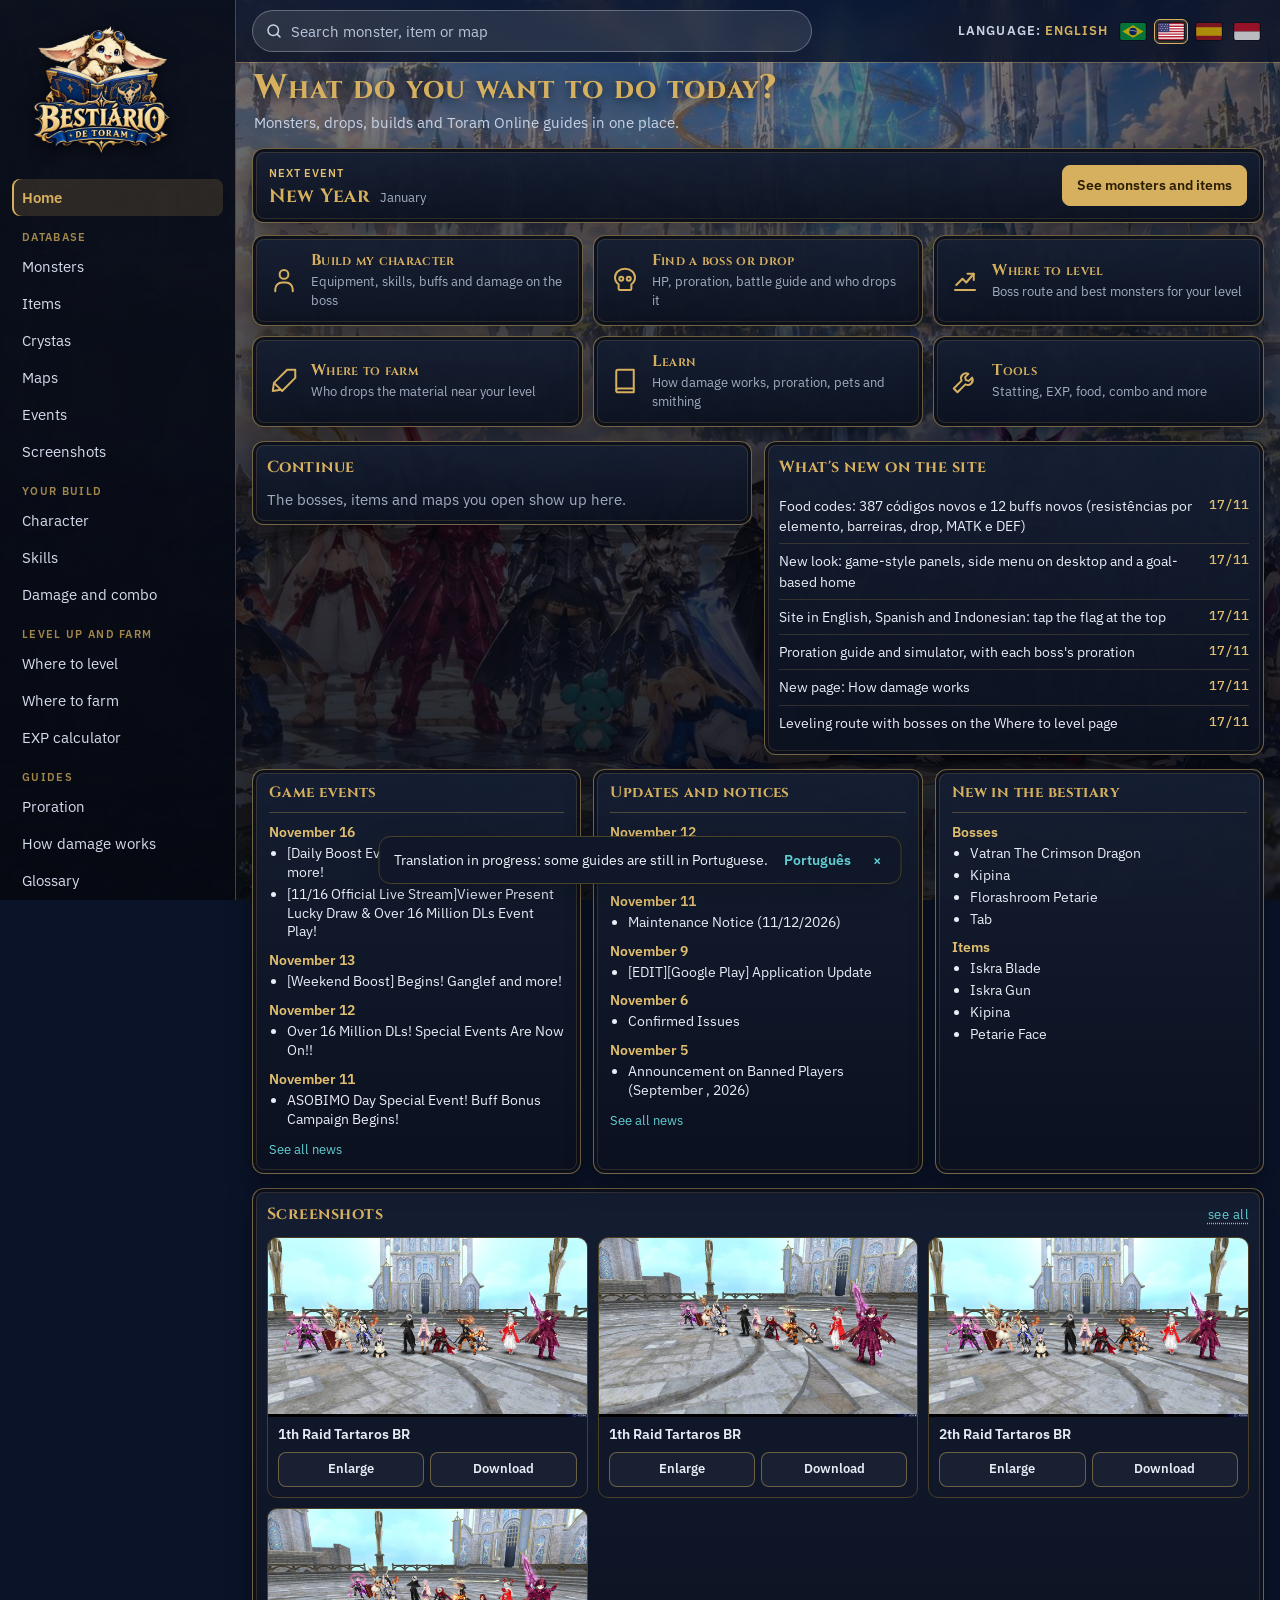
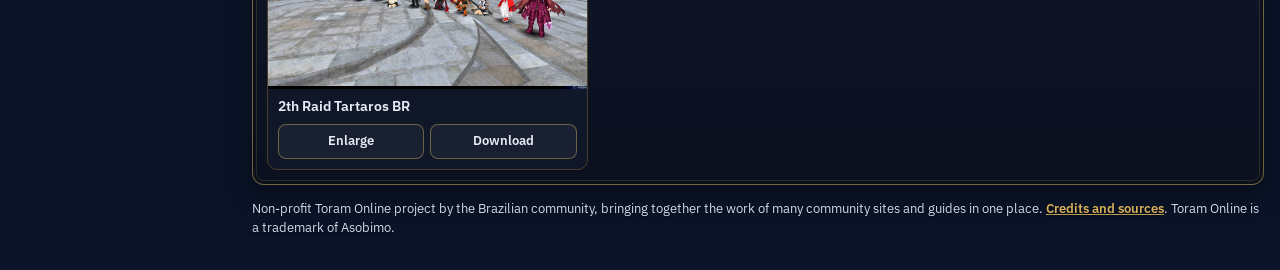
==== index.html @ 1b2202ea "Códigos de comida: 387 códigos novos e 12 buffs novos, sem repetidos Co-Authored-By: Claude Opus 5.5" ====
<!doctype html>
<html lang="pt-BR">
<head>
<meta charset="utf-8">
<meta name="viewport" content="width=device-width,initial-scale=1,viewport-fit=cover">
<title>Bestiário de Toram</title>
<meta name="description" content="Monstros, drops, itens, mapas e ferramentas de Toram Online, em português.">
<meta name="theme-color" content="#0a1328">
<!-- prévia ao compartilhar o link (WhatsApp, Discord, Facebook, X) -->
<meta property="og:type" content="website">
<meta property="og:site_name" content="Bestiário de Toram">
<meta property="og:title" content="Bestiário de Toram — monstros, drops, itens e ferramentas">
<meta property="og:description" content="Tudo de Toram Online em português: bosses com HP, EXP e guia de batalha, drops, itens com status, mapas, onde upar, simuladores de skill e statting.">
<meta property="og:url" content="https://dgoffim.github.io/Bestiario-Toram/">
<meta property="og:image" content="https://dgoffim.github.io/Bestiario-Toram/img/previa.jpg">
<meta property="og:image:width" content="1200">
<meta property="og:image:height" content="630">
<meta property="og:locale" content="pt_BR">
<meta name="twitter:card" content="summary_large_image">
<meta name="twitter:image" content="https://dgoffim.github.io/Bestiario-Toram/img/previa.jpg">
<link rel="icon" href="img/logo.webp">
<link rel="preconnect" href="https://fonts.googleapis.com">
<link rel="stylesheet" href="https://fonts.googleapis.com/css2?family=Cinzel:wght@600;800&family=IBM+Plex+Sans:wght@400;500;600&family=IBM+Plex+Mono:wght@400;500&display=swap">
<link rel="stylesheet" href="estilo.css?v=202611180010">
</head>
<body>
<nav class="side" id="side" aria-label="Menu">
  <a class="sbrand" href="#/" aria-label="Início — Bestiário de Toram"><img src="img/logo.webp" alt="Bestiário de Toram" width="840" height="768"></a>
  <a href="#/" data-sec="inicio">Início</a>
  <h4>Banco de dados</h4>
  <a href="#/monstros" data-sec="monstros">Monstros</a>
  <a href="#/itens" data-sec="itens">Itens</a>
  <a href="#/crystas">Crystas</a>
  <a href="#/mapas" data-sec="mapas">Mapas</a>
  <a href="#/eventos" data-sec="eventos">Eventos</a>
  <a href="#/screenshots" data-sec="screenshots">Screenshots</a>
  <h4>Sua build</h4>
  <a href="#/personagem" data-sec="personagem">Personagem</a>
  <a href="#/skills">Skills</a>
  <a href="#/personagem/dano">Dano e combo</a>
  <h4>Upar e farmar</h4>
  <a href="#/upar">Onde upar</a>
  <a href="#/farmar">Onde farmar</a>
  <a href="#/exp">Calculadora de EXP</a>
  <h4>Guias</h4>
  <a href="#/prorate">Prorate e Rateio</a>
  <a href="#/como-dano">Como o dano funciona</a>
  <a href="#/glossario">Glossário</a>
  <a href="#/pet">Guia de pet</a>
  <a href="#/smithing">Guia de smithing</a>
  <h4>Mais</h4>
  <a href="#/ferramentas" data-sec="ferramentas">Todas as ferramentas</a>
  <a href="#/noticias">Notícias do jogo</a>
  <a href="#/favoritos">Favoritos</a>
  <a href="#/creditos">Créditos</a>
</nav>
<header class="top" id="top">
  <div class="topin">
    <a class="brand" href="#/" aria-label="Início — Bestiário de Toram"><img src="img/logo.webp" alt="Bestiário de Toram" width="840" height="768"></a>
    <div class="gsearch" role="search">
      <svg class="gico" viewBox="0 0 24 24" aria-hidden="true"><circle cx="11" cy="11" r="7"/><path d="m20 20-3.5-3.5"/></svg>
      <input id="gq" type="search" autocomplete="off" placeholder="Buscar monstro, item ou mapa" aria-label="Buscar monstro, item ou mapa">
      <div class="gres" id="gres" hidden></div>
    </div>
    <nav class="nav" id="nav" aria-label="Seções">
      <a href="#/" data-sec="inicio"><svg viewBox="0 0 24 24" aria-hidden="true"><path d="M3 11.5 12 4l9 7.5V20a1 1 0 0 1-1 1h-5v-6H9v6H4a1 1 0 0 1-1-1z"/></svg><span>Início</span></a>
      <a href="#/monstros" data-sec="monstros"><svg viewBox="0 0 24 24" aria-hidden="true"><path d="M12 3C7.6 3 4 6.1 4 10c0 2.2 1.1 4.1 2.9 5.4V19a1 1 0 0 0 1 1h8.2a1 1 0 0 0 1-1v-3.6C18.9 14.1 20 12.2 20 10c0-3.9-3.6-7-8-7z"/><circle cx="9" cy="11" r="1.6"/><circle cx="15" cy="11" r="1.6"/><path d="M10 20v-3M14 20v-3"/></svg><span>Monstros</span></a>
      <a href="#/itens" data-sec="itens"><svg viewBox="0 0 24 24" aria-hidden="true"><path d="M14.5 3H21v6.5L10.5 20 4 13.5z"/><path d="m4 13.5-1 6.5 6.5-1M8 16l-3 3"/></svg><span>Itens</span></a>
      <a class="dx" href="#/mapas" data-sec="mapas"><svg viewBox="0 0 24 24" aria-hidden="true"><path d="m3 6 6-2 6 2 6-2v14l-6 2-6-2-6 2z"/><path d="M9 4v14M15 6v14"/></svg><span>Mapas</span></a>
      <a class="dx" href="#/eventos" data-sec="eventos"><svg viewBox="0 0 24 24" aria-hidden="true"><rect x="3" y="5" width="18" height="16" rx="2"/><path d="M3 10h18M8 3v4M16 3v4"/></svg><span>Eventos</span></a>
      <a href="#/personagem" data-sec="personagem"><svg viewBox="0 0 24 24" aria-hidden="true"><circle cx="12" cy="7.5" r="3.5"/><path d="M5 21v-1.5A5.5 5.5 0 0 1 10.5 14h3a5.5 5.5 0 0 1 5.5 5.5V21"/><path d="m16.5 3.5 2-1.5M18 6l2.5-.5"/></svg><span>Personagem</span></a>
      <a href="#/ferramentas" data-sec="ferramentas"><svg viewBox="0 0 24 24" aria-hidden="true"><path d="M14.7 6.3a4 4 0 0 0-5.4 5.4L3 18l3 3 6.3-6.3a4 4 0 0 0 5.4-5.4l-2.6 2.6-2.4-.6-.6-2.4z"/></svg><span>Ferramentas</span></a>
      <a class="dx" href="#/screenshots" data-sec="screenshots"><svg viewBox="0 0 24 24" aria-hidden="true"><rect x="3" y="4" width="18" height="16" rx="2"/><circle cx="9" cy="10" r="2"/><path d="m4 19 6-6 4 4 3-3 3 3"/></svg><span>Screenshots</span></a>
    </nav>
    <div class="lang" id="lang" translate="no"><span class="lbl">Língua: <b>Português</b></span><div class="flags" role="group" aria-label="Língua / Language"><button type="button" data-lang="pt" title="Português" aria-label="Português" aria-pressed="true"><svg viewBox="0 0 30 20" aria-hidden="true"><rect width="30" height="20" fill="#009c3b"/><path fill="#ffdf00" d="M15 2.6 27.4 10 15 17.4 2.6 10z"/><circle cx="15" cy="10" r="4.4" fill="#002776"/><path d="M10.8 9.1c2.9-.7 6-.3 8.4 1.2" fill="none" stroke="#fff" stroke-width=".8"/></svg></button><button type="button" data-lang="en" title="English" aria-label="English" aria-pressed="false"><svg viewBox="0 0 30 20" aria-hidden="true"><rect width="30" height="20" fill="#b22234"/><path fill="#fff" d="M0 1.54h30v1.54H0zm0 3.08h30v1.54H0zm0 3.08h30v1.54H0zm0 3.08h30v1.54H0zm0 3.08h30v1.54H0zm0 3.08h30v1.54H0z"/><rect width="13" height="10.77" fill="#3c3b6e"/><g fill="#fff"><circle cx="2.2" cy="2" r=".55"/><circle cx="5.4" cy="2" r=".55"/><circle cx="8.6" cy="2" r=".55"/><circle cx="11" cy="2" r=".55"/><circle cx="3.8" cy="4.2" r=".55"/><circle cx="7" cy="4.2" r=".55"/><circle cx="10.2" cy="4.2" r=".55"/><circle cx="2.2" cy="6.4" r=".55"/><circle cx="5.4" cy="6.4" r=".55"/><circle cx="8.6" cy="6.4" r=".55"/><circle cx="11" cy="6.4" r=".55"/><circle cx="3.8" cy="8.6" r=".55"/><circle cx="7" cy="8.6" r=".55"/><circle cx="10.2" cy="8.6" r=".55"/></g></svg></button><button type="button" data-lang="es" title="Español" aria-label="Español" aria-pressed="false"><svg viewBox="0 0 30 20" aria-hidden="true"><rect width="30" height="20" fill="#aa151b"/><rect y="5" width="30" height="10" fill="#f1bf00"/></svg></button><button type="button" data-lang="id" title="Bahasa Indonesia" aria-label="Bahasa Indonesia" aria-pressed="false"><svg viewBox="0 0 30 20" aria-hidden="true"><rect width="30" height="10" fill="#ce1126"/><rect y="10" width="30" height="10" fill="#fff"/></svg></button></div></div>
  </div>
</header>

<main class="wrap" id="view" tabindex="-1">
  <p class="loading" id="boot">Carregando o bestiário…</p>
  <noscript><p class="nojs">Esta página precisa de JavaScript. Abra no Chrome, Firefox ou Safari com o JavaScript ligado.</p></noscript>
</main>

<footer class="foot wrap">
  <p>Projeto da comunidade BR de Toram Online, sem fins lucrativos, que junta num só lugar o trabalho de vários sites e guias da comunidade. <a href="#/creditos">Créditos e fontes</a>. Toram Online é marca da Asobimo.</p>
</footer>

<script src="i18n.js?v=202611180010" defer></script>
<script src="app.js?v=202611180010" defer></script>
</body>
</html>
---- estilo.css ----
/* Bestiário de Toram — tema azul-noite com arte de fundo, quadros em bege e detalhes dourados.
   Celular primeiro: barra de navegação fixa embaixo; no computador (≥ 900px) ela vira menu no topo. */
:root {
  --page: #0a1328;
  --ink: #f1f4fa;
  --ink-2: #d0dbee;
  --gold: #d6b05e;
  --teal: #3cc3c8;
  /* quadros bege */
  --bg: #e8dfc6; --surface: #f5efdd; --fg: #1b293f; --muted: #655f4a; --line: #cbbd94;
  --accent: #1b293f; --accent-fg: #fff; --gold-d: #86651a; --teal-d: #1b7276; --event: #8f1e2a; --event-bg: #f0d2d2;
  --e-fire: #d9482b; --e-earth: #8a6a2f; --e-water: #2b72d1; --e-dark: #6f3fa8; --e-wind: #2c9a62; --e-light: #c99a12; --e-neutral: #7b868c; --e-unknown: #a9b1b6;
  --font-display: "Cinzel", Georgia, serif;
  --font-body: "IBM Plex Sans", "Segoe UI", system-ui, sans-serif;
  --font-mono: "IBM Plex Mono", ui-monospace, Menlo, Consolas, monospace;
  --navh: 62px;
  color-scheme: dark;
}
* { box-sizing: border-box; }
html { -webkit-text-size-adjust: 100%; scroll-padding-top: 90px; }
body { margin: 0; min-height: 100vh; background: var(--page); color: var(--ink); font: 15px/1.45 var(--font-body);
  padding-bottom: calc(var(--navh) + env(safe-area-inset-bottom, 0px)); }
body::before, body::after { content: ''; position: fixed; inset: 0; pointer-events: none; }
body::before { z-index: -2; background: #0a1328 url(img/fundo.jpg) 50% 38% / cover no-repeat; }
body::after { z-index: -1; background:
  radial-gradient(120% 70% at 50% 0%, rgba(8,16,36,.04) 0%, rgba(8,16,36,.30) 55%, rgba(8,16,36,.52) 100%),
  linear-gradient(180deg, rgba(8,16,36,.16) 0%, rgba(8,16,36,.32) 30%, rgba(8,16,36,.60) 70%, rgba(8,16,36,.72) 100%); }
a { color: inherit; }
img { max-width: 100%; }
[hidden] { display: none !important; }
button, input, select { font: inherit; }
:focus-visible { outline: 2px solid var(--gold); outline-offset: 2px; }
.wrap { max-width: 1120px; margin: 0 auto; padding: 0 max(16px, env(safe-area-inset-left, 0px)) 0 max(16px, env(safe-area-inset-right, 0px)); }

/* ---------- topo ---------- */
/* o desfoque fica num pseudo-elemento: no próprio .top ele prenderia a barra fixa do celular dentro do cabeçalho */
.top { position: sticky; top: 0; z-index: 30; border-bottom: 1px solid rgba(214,176,94,.35); padding-top: env(safe-area-inset-top, 0px); }
.top::before { content: ''; position: absolute; inset: 0; z-index: -1; background: rgba(8,16,36,.78); backdrop-filter: blur(10px); -webkit-backdrop-filter: blur(10px); }
.topin { max-width: 1120px; margin: 0 auto; display: flex; align-items: center; gap: 12px; padding: 8px max(16px, env(safe-area-inset-left, 0px)); }
.brand { flex: none; display: block; line-height: 0; }
.brand img { height: 46px; width: auto; filter: drop-shadow(0 2px 4px rgba(0,0,0,.5)); }
.gsearch { position: relative; flex: 1; min-width: 0; }
.gsearch input[type=search] { width: 100%; height: 42px; border-radius: 999px; border: 1px solid rgba(255,255,255,.28); background: rgba(255,255,255,.1); color: #fff; padding: 0 14px 0 38px; font-size: 15px; }
.gsearch input::placeholder { color: #b9c6dd; }
.gsearch input[type=search]:focus { background: rgba(255,255,255,.16); border-color: var(--gold); outline: none; }
.gico { position: absolute; left: 13px; top: 12px; width: 18px; height: 18px; fill: none; stroke: #c9d5ea; stroke-width: 2; stroke-linecap: round; }
.gres { position: absolute; left: 0; right: 0; top: 48px; max-height: min(70vh, 560px); overflow: auto; background: var(--surface); color: var(--fg); border: 1px solid var(--line); border-radius: 12px; box-shadow: 0 14px 40px rgba(0,0,0,.45); padding: 6px; }
.gres h4 { margin: 8px 8px 4px; font-size: 11px; letter-spacing: .08em; text-transform: uppercase; color: var(--muted); }
.gres a { display: flex; justify-content: space-between; gap: 10px; padding: 9px 10px; border-radius: 8px; text-decoration: none; }
.gres a:hover, .gres a.sel { background: var(--bg); }
.gres a small { color: var(--muted); white-space: nowrap; }
.gres .none { padding: 12px; color: var(--muted); }

/* navegação: barra embaixo no celular */
.nav { position: fixed; left: 0; right: 0; bottom: 0; z-index: 40; display: flex; justify-content: space-around; background: rgba(8,16,36,.94); backdrop-filter: blur(10px); -webkit-backdrop-filter: blur(10px); border-top: 1px solid rgba(214,176,94,.4); padding: 4px 4px env(safe-area-inset-bottom, 0px); height: calc(var(--navh) + env(safe-area-inset-bottom, 0px)); }
.nav a { flex: 1; display: flex; flex-direction: column; align-items: center; justify-content: center; gap: 2px; text-decoration: none; color: #b9c6dd; font-size: 11px; font-weight: 600; border-radius: 10px; min-width: 0; }
.nav svg { width: 24px; height: 24px; fill: none; stroke: currentColor; stroke-width: 1.8; stroke-linejoin: round; stroke-linecap: round; }
.nav a.on { color: var(--gold); }
.nav a.on svg { stroke-width: 2.2; }

@media (min-width: 900px) {
  body { padding-bottom: 0; }
  .brand img { height: 58px; }
  .gsearch { max-width: 420px; }
  .nav { position: static; height: auto; background: none; border: 0; padding: 0; backdrop-filter: none; -webkit-backdrop-filter: none; gap: 4px; margin-left: auto; }
  .nav a { flex: none; flex-direction: row; gap: 7px; font-size: 14px; padding: 9px 13px; color: #dbe4f3; }
  .nav svg { width: 19px; height: 19px; }
  .nav a:hover { background: rgba(255,255,255,.08); }
  .nav a.on { background: var(--gold); color: #2a1d05; }
  .nav a[data-sec="inicio"] { display: none; }
}

/* ---------- blocos gerais ---------- */
main { padding-top: 16px; padding-bottom: 28px; min-height: 60vh; outline: none; }
.loading, .nojs { margin: 40px auto; text-align: center; color: var(--ink-2); }
h1, h2 { font-family: var(--font-display); letter-spacing: .03em; }
.ph { display: flex; align-items: flex-end; justify-content: space-between; gap: 12px; flex-wrap: wrap; margin: 4px 0 14px; }
.ph h1 { margin: 0; font-size: clamp(22px, 5vw, 30px); line-height: 1.15; text-shadow: 0 2px 8px rgba(0,0,0,.7); }
.ph p { margin: 4px 0 0; color: var(--ink-2); text-shadow: 0 1px 3px rgba(0,0,0,.8); max-width: 70ch; }
.card { background: var(--surface); color: var(--fg); border: 1px solid var(--line); border-radius: 12px; padding: 14px; margin: 0 0 14px; box-shadow: 0 6px 22px rgba(0,0,0,.18); }
.card > h2, .card > summary > h2 { margin: 0 0 10px; font-size: 16px; display: flex; gap: 8px; align-items: baseline; }
.card > h2 small { font-family: var(--font-body); font-weight: 400; font-size: 13px; color: var(--muted); letter-spacing: 0; }
.muted { color: var(--muted); }
.note { font-size: 12.5px; color: var(--muted); margin: 10px 0 0; line-height: 1.5; }
.lbl { font-size: 11px; text-transform: uppercase; letter-spacing: .08em; color: var(--muted); font-weight: 600; }
.back { display: inline-flex; align-items: center; gap: 6px; margin: 0 0 10px; padding: 7px 12px 7px 9px; border-radius: 999px; border: 1px solid rgba(255,255,255,.35); background: rgba(10,19,40,.55); color: #fff; text-decoration: none; font-weight: 600; font-size: 14px; cursor: pointer; }
.back:hover { border-color: var(--gold); }
.grid2 { display: grid; gap: 0 16px; }
.grid2 > * { min-width: 0; }
@media (min-width: 900px) { .grid2 { grid-template-columns: minmax(0, 1.1fr) minmax(0, 1fr); align-items: start; } }

/* campos */
input[type=search], input[type=number], select { color: var(--fg); background: var(--bg); border: 1px solid var(--line); border-radius: 8px; padding: 9px 10px; width: 100%; min-width: 0; font-size: 15px; }
.field { display: flex; flex-direction: column; gap: 4px; min-width: 0; }
.range { display: flex; gap: 8px; align-items: center; }
.check { display: flex; gap: 9px; align-items: center; font-size: 14px; min-height: 40px; cursor: pointer; }
.check input { width: 18px; height: 18px; accent-color: #1b293f; flex: none; }
.btn { display: inline-flex; align-items: center; justify-content: center; gap: 6px; padding: 9px 14px; border-radius: 8px; border: 1px solid var(--accent); background: var(--accent); color: var(--accent-fg); font-weight: 600; font-size: 14px; cursor: pointer; text-decoration: none; }
.btn.ghost { background: transparent; color: var(--fg); border-color: var(--line); }
.chips { display: flex; gap: 6px; flex-wrap: wrap; align-items: center; }
.chip { display: inline-flex; align-items: center; gap: 6px; background: var(--bg); color: var(--fg); border: 1px solid var(--line); border-radius: 999px; padding: 6px 12px; font-size: 13.5px; cursor: pointer; text-decoration: none; }
.chip[aria-pressed="true"] { border-color: var(--accent); background: var(--accent); color: #fff; }
.chip .x { opacity: .7; }
.dot { width: 9px; height: 9px; border-radius: 50%; display: inline-block; flex: none; }

/* abas de tipo (segmentado) */
.seg { display: flex; gap: 4px; background: rgba(8,16,36,.6); border: 1px solid rgba(255,255,255,.18); border-radius: 12px; padding: 4px; margin: 0 0 12px; overflow-x: auto; }
.seg a, .seg button { flex: 1; white-space: nowrap; text-align: center; padding: 9px 10px; border-radius: 9px; text-decoration: none; color: #dbe4f3; font-weight: 600; font-size: 14px; border: 0; background: none; cursor: pointer; }
.seg .n { font-family: var(--font-mono); font-weight: 400; font-size: 12px; opacity: .75; margin-left: 4px; }
.seg .on { background: var(--gold); color: #2a1d05; }

/* barra de ferramentas da lista */
.tools { display: flex; gap: 8px; margin: 0 0 10px; }
.tools input[type=search] { flex: 1; }
.tools select { width: auto; flex: none; max-width: 46%; }
.fbtn { flex: none; display: inline-flex; align-items: center; gap: 6px; padding: 0 14px; border-radius: 8px; border: 1px solid var(--line); background: var(--surface); color: var(--fg); font-weight: 600; cursor: pointer; }
.fbtn b { background: var(--accent); color: #fff; border-radius: 999px; font-size: 11px; padding: 1px 7px; }
.fpanel { display: grid; gap: 12px 14px; grid-template-columns: 1fr 1fr; }
.fpanel .full { grid-column: 1 / -1; }
@media (min-width: 900px) { .fpanel { grid-template-columns: repeat(4, minmax(0, 1fr)); } }
.status { display: flex; justify-content: space-between; align-items: center; gap: 10px; flex-wrap: wrap; font-size: 13px; color: var(--ink-2); margin: 2px 2px 8px; text-shadow: 0 1px 3px rgba(0,0,0,.8); }
.status button.link { background: none; border: 0; color: var(--teal); text-decoration: underline; cursor: pointer; padding: 0; font-size: 13px; }
.active { display: flex; gap: 6px; flex-wrap: wrap; margin: 0 0 10px; }
.active .chip { background: rgba(255,255,255,.12); color: #fff; border-color: rgba(255,255,255,.4); }

/* listas (cartões no celular, tabela no computador) */
.list { background: var(--surface); color: var(--fg); border: 1px solid var(--line); border-radius: 12px; overflow: hidden; }
.lh { display: none; }
.row { display: grid; gap: 4px 12px; padding: 11px 14px; border-bottom: 1px solid var(--line); text-decoration: none; color: inherit; grid-template-columns: 1fr auto; }
.row:last-child { border-bottom: 0; }
.row:hover { background: color-mix(in srgb, var(--gold-d) 8%, var(--surface)); }
.row .rn { grid-column: 1 / -1; font-weight: 600; min-width: 0; }
.row .rn small { font-weight: 400; color: var(--muted); }
.rlv { font-family: var(--font-mono); font-size: 13.5px; white-space: nowrap; }
.rmap, .rsub { font-size: 13px; color: var(--muted); min-width: 0; overflow: hidden; text-overflow: ellipsis; }
.rstat { font-family: var(--font-mono); font-size: 12.5px; color: var(--muted); text-align: right; white-space: nowrap; }
.els { display: flex; flex-wrap: wrap; gap: 2px 10px; font-size: 13.5px; }
.el { display: inline-flex; align-items: center; gap: 5px; white-space: nowrap; }
.tags { display: inline-flex; gap: 5px; flex-wrap: wrap; margin-left: 6px; vertical-align: 2px; }
.tag { font-size: 10.5px; text-transform: uppercase; letter-spacing: .05em; font-weight: 600; padding: 1px 6px; border-radius: 4px; background: var(--event-bg); color: var(--event); white-space: nowrap; }
.tag.ok { background: color-mix(in srgb, var(--teal-d) 15%, var(--surface)); color: var(--teal-d); }
.tag.info { background: color-mix(in srgb, var(--accent) 12%, var(--surface)); color: var(--accent); }
.more { display: block; margin: 12px auto 0; padding: 10px 20px; border-radius: 999px; border: 1px solid rgba(255,255,255,.55); background: rgba(10,19,40,.6); color: #fff; font-weight: 600; cursor: pointer; }
.more:hover { background: var(--gold); border-color: var(--gold); color: #2a1d05; }
.empty { padding: 28px 16px; text-align: center; color: var(--muted); }

/* monstros: grade de colunas no computador */
.mrow { grid-template-areas: "n n" "lv el" "mp st"; }
.mrow .rn { grid-area: n; } .mrow .rlv { grid-area: lv; } .mrow .els { grid-area: el; justify-content: flex-end; } .mrow .rmap { grid-area: mp; } .mrow .rstat { grid-area: st; }
@media (min-width: 900px) {
  .lh { display: grid; padding: 9px 14px; border-bottom: 2px solid var(--gold-d); font-size: 11px; letter-spacing: .08em; text-transform: uppercase; color: var(--muted); font-weight: 600; background: var(--surface); }
  .mrow, .lh.lm { grid-template-columns: minmax(0, 2.2fr) 92px 150px minmax(0, 1.6fr) 170px; grid-template-areas: "n lv el mp st"; align-items: center; }
  .mrow .rn { grid-column: auto; }
  .mrow .els { justify-content: flex-start; }
}

/* itens */
.irow { grid-template-columns: 1fr auto; }
.irow .ity { font-size: 13px; color: var(--muted); }
.irow .ibase { font-family: var(--font-mono); font-size: 13px; text-align: right; white-space: nowrap; }
.irow .ibase small { color: var(--muted); margin-left: 6px; }
.irow .st { grid-column: 1 / -1; }
@media (min-width: 900px) {
  .irow, .lh.li { grid-template-columns: minmax(0, 1.6fr) 140px 120px minmax(0, 3fr); align-items: center; }
  .irow .st, .irow .rn { grid-column: auto; }
  .irow .ibase { text-align: left; }
  .irow .ibase small { display: block; margin: 0; }
}
.st { display: flex; flex-wrap: wrap; gap: 4px; }
.sp { font-size: 12px; padding: 1px 7px; border-radius: 4px; background: var(--bg); border: 1px solid var(--line); white-space: nowrap; }
.sp.neg { color: var(--event); }
.sp.hit { border-color: var(--gold-d); background: color-mix(in srgb, var(--gold-d) 22%, var(--surface)); font-weight: 600; }
.sp i { font-style: normal; color: var(--muted); font-size: 11px; }

/* mapas */
.prow { grid-template-columns: 1fr auto; }
@media (min-width: 900px) { .prow, .lh.lp { grid-template-columns: minmax(0, 2fr) 120px minmax(0, 2fr); align-items: center; } .prow .rn { grid-column: auto; } }

/* páginas de detalhe */
.dhead { background: var(--surface); color: var(--fg); border: 1px solid var(--line); border-top: 4px solid var(--gold-d); border-radius: 12px; padding: 14px; margin: 0 0 14px; }
.dhead h1 { margin: 0 0 6px; font-size: clamp(22px, 5.4vw, 30px); line-height: 1.15; color: var(--fg); }
.dmeta { display: flex; flex-wrap: wrap; gap: 6px 14px; align-items: center; font-size: 14px; }
.pill { font-size: 12px; font-weight: 600; padding: 3px 9px; border-radius: 999px; background: var(--accent); color: #fff; }
.candy { display: inline-flex; gap: 6px; align-items: center; font-size: 13px; padding: 3px 10px; border-radius: 999px; background: #fbe3c7; color: #6b3a07; border: 1px solid #e3b179; }
.tbl { width: 100%; border-collapse: collapse; font-size: 14px; }
.tblw { overflow-x: auto; }
.tbl th, .tbl td { padding: 8px 10px; border-bottom: 1px solid var(--line); text-align: left; }
.tbl th { font-size: 11px; letter-spacing: .07em; text-transform: uppercase; color: var(--muted); font-weight: 600; }
.tbl td.n { font-family: var(--font-mono); text-align: right; white-space: nowrap; }
.tbl th.n { text-align: right; }
.tbl tr:last-child td { border-bottom: 0; }
.m { font-family: var(--font-mono); font-size: 11px; min-width: 22px; height: 22px; display: inline-grid; place-items: center; padding: 0 4px; border-radius: 4px; border: 1px solid var(--line); background: var(--bg); color: var(--muted); }
.m.U { color: var(--e-fire); border-color: currentColor; }
.m.M { color: var(--e-dark); border-color: currentColor; }
.dgroup { margin-top: 10px; }
.dgroup .lbl { display: block; margin-bottom: 5px; }
.links { display: flex; flex-wrap: wrap; gap: 6px; }
.lk { display: inline-flex; gap: 6px; align-items: baseline; font-size: 13.5px; padding: 5px 10px; border: 1px solid var(--line); border-radius: 8px; background: var(--bg); color: var(--fg); text-decoration: none; }
.lk:hover { border-color: var(--teal-d); }
.lk small { color: var(--muted); font-size: 12px; }
.lk.hit { border-color: var(--gold-d); background: color-mix(in srgb, var(--gold-d) 22%, var(--surface)); font-weight: 600; }
a.tl { color: var(--teal-d); text-decoration: underline dotted; text-underline-offset: 3px; }
.slist { display: grid; grid-template-columns: repeat(auto-fill, minmax(230px, 1fr)); gap: 2px 18px; font-size: 14px; }
.slist > div { display: flex; justify-content: space-between; align-items: baseline; gap: 8px; border-bottom: 1px dotted var(--line); padding: 4px 0; }
.slist b { font-family: var(--font-mono); font-weight: 500; white-space: nowrap; }
.slist .neg b { color: var(--event); }
.slist small { display: block; font-size: 11px; color: var(--muted); }
.inote { margin: 10px 0 0; font-size: 13.5px; padding: 8px 10px; border-left: 3px solid var(--gold-d); background: var(--bg); border-radius: 0 6px 6px 0; }
details.card > summary { cursor: pointer; list-style: none; }
details.card > summary::-webkit-details-marker { display: none; }
details.card > summary h2::after { content: '▾'; margin-left: auto; color: var(--muted); }
details.card:not([open]) > summary h2 { margin: 0; }
details.card:not([open]) > summary h2::after { content: '▸'; }

/* onde fica */
.locn { font-size: 13px; font-weight: 600; margin: 0 0 6px; }
.locn span { font-weight: 400; color: var(--muted); }
.locv { position: relative; overflow: hidden; height: 260px; border: 1px solid var(--line); border-radius: 10px; background: #c9b98f; margin-bottom: 12px; }
.locimg { position: absolute; left: 50%; top: 50%; background-repeat: no-repeat; background-size: 100% 100%; }
.pin { position: absolute; left: 50%; top: 50%; width: 22px; height: 22px; margin: -11px 0 0 -11px; border-radius: 50%; border: 3px solid #fff; background: #e0482b; box-shadow: 0 0 0 2px #1b293f, 0 0 12px 4px rgba(224,72,43,.7); animation: pulse 1.6s ease-in-out infinite; }
@keyframes pulse { 50% { transform: scale(1.35); } }
@media (prefers-reduced-motion: reduce) { .pin { animation: none; } }
.wmap { position: relative; overflow: hidden; width: 100%; border: 1px solid var(--line); border-radius: 10px; background: #c9b98f; }
.wmap img { position: absolute; max-width: none; height: auto; display: block; }
.bx { position: absolute; display: block; transform: translate(-50%, -50%); min-width: 14px; min-height: 12px; border: 3px solid; border-radius: 3px; }
.bx.red { border-color: #e02b2b; }
.bx.blue { border-color: #1f4fff; box-shadow: 0 0 0 2px #fff, 0 0 10px 3px rgba(31,79,255,.6); z-index: 2; }
.bx em { position: absolute; left: 50%; bottom: 100%; transform: translateX(-50%); margin-bottom: 2px; font: 600 11px/1.2 var(--font-body); font-style: normal; white-space: nowrap; color: #fff; background: rgba(10,19,40,.88); padding: 1px 5px; border-radius: 3px; }
.bx.blue em { background: #1f4fff; }
.bx.l em { left: 0; transform: none; }
.bx.r em { left: auto; right: 0; transform: none; }
.wleg { margin: 0 0 8px; font-size: 12.5px; color: var(--muted); display: flex; gap: 6px 14px; flex-wrap: wrap; align-items: center; }
.wleg .bx { position: static; display: inline-block; transform: none; width: 16px; height: 13px; min-width: 0; min-height: 0; vertical-align: -2px; margin-right: 4px; }

/* fichas RAID */
.fmeta { display: flex; flex-wrap: wrap; gap: 6px 18px; font-size: 14px; }
.fbody h4 { margin: 14px 0 6px; font-size: 12px; text-transform: uppercase; letter-spacing: .06em; color: var(--muted); }
.ftab { overflow-x: auto; border: 1px solid var(--line); border-radius: 8px; }
.ftab table { border-collapse: collapse; width: 100%; font-size: 13.5px; }
.ftab .ds { display: none; }
.ftab th, .ftab td { padding: 6px 10px; text-align: right; white-space: nowrap; border-bottom: 1px solid var(--line); }
.ftab th:first-child, .ftab td:first-child { text-align: left; position: sticky; left: 0; background: var(--surface); }
.ftab thead th { color: var(--muted); font-weight: 600; background: var(--bg); }
.flist { margin: 0; padding-left: 18px; display: flex; flex-direction: column; gap: 5px; font-size: 14px; }
.fitems { display: flex; flex-wrap: wrap; gap: 6px; }
.fitem { display: block; padding: 7px 10px; border: 1px solid var(--line); border-radius: 8px; background: var(--bg); font-size: 13.5px; text-decoration: none; color: var(--fg); }
a.fitem:hover { border-color: var(--teal-d); }
.fitem b { display: block; }
.fitem span { color: var(--muted); }
.fsrc { font-size: 12px; color: var(--muted); margin: 12px 0 0; }

/* início */
.hero { text-align: center; padding: 10px 0 6px; }
.hero img { width: min(78vw, 400px); height: auto; filter: drop-shadow(0 6px 14px rgba(0,0,0,.55)); }
.tagline { display: flex; align-items: center; justify-content: center; gap: 12px; margin: 6px auto 0; max-width: 520px; font-family: var(--font-display); font-weight: 600; font-size: clamp(12px, 2.6vw, 15px); letter-spacing: .22em; text-transform: uppercase; color: #f3e2b4; text-shadow: 0 1px 3px rgba(0,0,0,.8); }
.tagline::before, .tagline::after { content: ''; flex: 1; height: 2px; background: linear-gradient(90deg, transparent, #d6b05e); }
.tagline::after { background: linear-gradient(90deg, #d6b05e, transparent); }
.hero p { color: var(--ink-2); max-width: 60ch; margin: 10px auto 0; text-shadow: 0 1px 3px rgba(0,0,0,.85); }
.tiles { display: grid; grid-template-columns: repeat(2, minmax(0, 1fr)); gap: 10px; margin: 16px 0; }
@media (min-width: 700px) { .tiles { grid-template-columns: repeat(4, minmax(0, 1fr)); } }
.tile { display: flex; flex-direction: column; gap: 2px; padding: 14px; border-radius: 12px; background: var(--surface); color: var(--fg); border: 1px solid var(--line); border-left: 5px solid var(--gold-d); text-decoration: none; }
.tile:hover { border-color: var(--teal-d); }
.tile b { font-size: 15.5px; }
.tile span { font-size: 12.5px; color: var(--muted); }
.candies { display: grid; gap: 8px; grid-template-columns: repeat(auto-fill, minmax(140px, 1fr)); }
.cd { display: flex; flex-direction: column; gap: 2px; padding: 9px 11px; border-radius: 8px; background: var(--bg); border: 1px solid var(--line); border-left: 5px solid var(--c); text-decoration: none; color: var(--fg); }
.cd span { font-size: 12.5px; color: var(--muted); display: inline-flex; gap: 6px; align-items: center; }
.newl { display: grid; gap: 6px; grid-template-columns: repeat(auto-fill, minmax(220px, 1fr)); }

/* ferramentas */
.sect { font-size: 15px; margin: 18px 2px 8px; color: #f3e2b4; text-shadow: 0 1px 3px rgba(0,0,0,.8); }
button.lk { cursor: pointer; font: inherit; font-size: 13.5px; text-align: left; }
.prose { font-size: 14.5px; line-height: 1.6; }
.prose p { margin: 0 0 10px; }
.formula { font-family: var(--font-mono); font-size: 13.5px; background: var(--bg); border: 1px solid var(--line); border-left: 4px solid var(--gold-d); border-radius: 6px; padding: 8px 10px; }
.res small { display: block; margin-top: 2px; font-size: 12px; }
.tile.now { border-left-color: var(--teal-d); background: color-mix(in srgb, var(--teal-d) 10%, var(--surface)); }
.tile .tag { vertical-align: 2px; margin-left: 4px; }
@media (min-width: 700px) { .evtiles { grid-template-columns: repeat(3, minmax(0, 1fr)); } }
/* início enxuto, favoritos e vistos recentemente */
@media (max-width: 699px) {
  .hero img { width: min(58vw, 260px); }
}
.hscroll { display: flex; gap: 6px; overflow-x: auto; padding-bottom: 4px; -webkit-overflow-scrolling: touch; scrollbar-width: thin; }
.hscroll .lk { flex: none; white-space: nowrap; }
.card > h2 .tl { font-weight: 400; }
.fav { font-size: .8em; line-height: 1; vertical-align: 3px; margin-left: 6px; padding: 2px 6px; border-radius: 8px; border: 1px solid var(--line); background: var(--bg); color: var(--gold-d); cursor: pointer; }
.fav[aria-pressed="true"] { background: var(--gold); border-color: var(--gold-d); color: #2a1d05; }
.favrow { display: inline-flex; gap: 4px; align-items: stretch; }
.favrow .slotx { width: 32px; }

/* comparar itens */
.tbl.cmp th[scope="col"] { position: relative; min-width: 130px; vertical-align: top; text-transform: none; letter-spacing: 0; font-size: 13.5px; color: var(--fg); padding-right: 36px; }
.tbl.cmp th[scope="col"] small, .tbl.cmp th[scope="row"] small { display: block; font-size: 11px; color: var(--muted); font-weight: 400; }
.tbl.cmp th[scope="col"] .slotx { position: absolute; top: 6px; right: 4px; width: 28px; height: 28px; font-size: 16px; }
.tbl.cmp th[scope="row"] { text-transform: none; letter-spacing: 0; font-size: 13.5px; color: var(--fg); font-weight: 500; position: sticky; left: 0; background: var(--surface); }
.tbl.cmp td.best { background: color-mix(in srgb, var(--gold-d) 24%, var(--surface)); font-weight: 600; }
.tbl.cmp td.neg { color: var(--event); }

/* personagem com abas (dentro delas, as telas reaproveitadas não mostram o próprio título) */
.pgbody > .back, .pgbody > .ph { display: none; }
.pgtabs { position: sticky; top: calc(64px + env(safe-area-inset-top, 0px)); z-index: 22; }
@media (min-width: 900px) { .pgtabs { top: calc(76px + env(safe-area-inset-top, 0px)); } }
.pgbody .sktool { top: calc(118px + env(safe-area-inset-top, 0px)); }
.pgbody .bdsum { top: calc(118px + env(safe-area-inset-top, 0px)); }
@media (min-width: 900px) { .pgbody .sktool { top: calc(132px + env(safe-area-inset-top, 0px)); } }
.charlist { display: flex; flex-direction: column; gap: 8px; }
.charrow { display: flex; flex-wrap: wrap; justify-content: space-between; align-items: center; gap: 8px; padding: 10px 12px; border: 1px solid var(--line); border-radius: 10px; background: var(--bg); }
.charrow.on { border-color: var(--gold-d); box-shadow: inset 4px 0 0 var(--gold-d); }
.charrow b { display: block; }
.charrow small { color: var(--muted); font-size: 12.5px; }
.charrow .btn { padding: 6px 10px; font-size: 13px; }

/* comparar builds */
.tbl.bcmp th[scope="row"] { text-transform: none; letter-spacing: 0; font-size: 13.5px; color: var(--fg); font-weight: 500; }
.tbl.bcmp th[scope="row"] small, .tbl.bcmp td small { display: block; font-size: 11px; color: var(--muted); font-weight: 400; }
.tbl.bcmp thead th { text-transform: none; letter-spacing: 0; font-size: 12.5px; color: var(--fg); }
.tbl.bcmp td.up { color: #1d7a3e; font-weight: 600; }
.tbl.bcmp td.dn { color: var(--event); font-weight: 600; }
.tbl.bcmp td.dz { color: var(--muted); }
.tbl.bcmp tr.chg td, .tbl.bcmp tr.chg th { background: color-mix(in srgb, var(--gold-d) 10%, var(--surface)); }

/* buscas: barra Itens · Crystas · Registlets · Traits, cadeias de crysta e cartões */
.isub { margin-bottom: 14px; }
.xchain { display: flex; flex-direction: column; gap: 10px; }
.xstep { display: flex; gap: 6px; padding-left: calc(min(var(--d), 4) * 14px); }
.xarrow { color: var(--gold-d); font-weight: 700; flex: none; }
.regs { display: grid; gap: 0 14px; }
@media (min-width: 900px) { .regs { grid-template-columns: repeat(2, minmax(0, 1fr)); } }
.reg h2 { font-size: 15px; }
.reff { margin: 0; font-size: 14px; line-height: 1.5; }

/* ícones das skills: apagado em 0, colorido com aro dourado quando tem pontos; nível num selo */
.sknode i.ic { position: relative; width: 44px; height: 44px; background: var(--bg) center / cover no-repeat; border-width: 2px; filter: grayscale(1); opacity: .55; }
.sknode.on i.ic { filter: none; opacity: 1; border-color: var(--gold-d); box-shadow: 0 0 0 2px rgba(214,176,94,.35); }
.sknode.max i.ic { border-color: var(--gold); box-shadow: 0 0 0 3px var(--gold); }
.sknode i.ic b { position: absolute; right: -8px; bottom: -6px; min-width: 20px; height: 20px; padding: 0 4px; border-radius: 999px; display: grid; place-items: center; font: 700 11.5px var(--font-mono); background: var(--fg); color: #fff; border: 2px solid var(--surface); }
.sknode.on i.ic b { background: var(--accent); }
.sknode.max i.ic b { background: var(--gold-d); }
.sknode:has(i.ic) { transform: translate(-50%, -22px); }

/* selo de Star Gem no ícone da skill */
.sknode i u { position: absolute; left: -9px; top: -7px; min-width: 22px; height: 18px; padding: 0 4px; border-radius: 999px; display: grid; place-items: center; font: 700 10.5px var(--font-mono); text-decoration: none; background: #6f3fa8; color: #fff; border: 2px solid var(--surface); }
.sknode i:not(.ic) { position: relative; }
.sknode.gem i.ic { filter: none; opacity: 1; }
.reg h2 { display: flex; align-items: center; gap: 8px; }

/* glossário */
details.gl { padding: 12px 14px; }
details.gl > summary h2 { margin: 0; font-size: 15px; flex-wrap: wrap; }
details.gl > summary h2 small { font-size: 12px; }
details.gl[open] > summary h2 { margin-bottom: 8px; }
details.gl p { margin: 0 0 8px; font-size: 14.5px; line-height: 1.55; }
details.gl .flist { font-size: 14px; line-height: 1.5; }
details.gl code, .prose code { font-family: var(--font-mono); font-size: 12.5px; background: var(--bg); border: 1px solid var(--line); border-radius: 4px; padding: 1px 5px; white-space: normal; }

/* notícias */
.nrow { grid-template-columns: 1fr; gap: 3px; }
.nrow .rn { font-weight: 500; }
.ncat { display: inline-block; font-size: 10.5px; font-weight: 700; text-transform: uppercase; letter-spacing: .05em; padding: 1px 7px; border-radius: 4px; background: color-mix(in srgb, var(--accent) 12%, var(--surface)); color: var(--accent); margin-right: 6px; }
.ncat.c-event { background: color-mix(in srgb, var(--teal-d) 15%, var(--surface)); color: var(--teal-d); }
.ncat.c-important, .ncat.c-maintenance, .ncat.c-defect { background: var(--event-bg); color: var(--event); }
.ncat.c-update { background: color-mix(in srgb, var(--gold-d) 20%, var(--surface)); color: var(--gold-d); }
.newsbody p { margin: 0 0 8px; }

/* simulador de statting */
.stbar { position: sticky; top: calc(64px + env(safe-area-inset-top, 0px)); z-index: 5; display: flex; gap: 16px; padding: 8px 12px; margin: -4px -4px 10px; border-radius: 10px; background: #1b293f; color: #fff; }
@media (min-width: 900px) { .stbar { top: calc(76px + env(safe-area-inset-top, 0px)); } }
.stbar span { display: flex; flex-direction: column; }
.stbar small { font: 600 10px var(--font-body); color: var(--gold); text-transform: uppercase; letter-spacing: .06em; }
.stbar b { font: 500 17px var(--font-mono); }
.stbar .neg { color: #ff9aa2; }
.stslots { display: flex; flex-direction: column; gap: 6px; }
.stslot { display: grid; grid-template-columns: 22px minmax(0, 1fr) auto; gap: 8px; align-items: center; padding: 6px 8px; border: 1px solid var(--line); border-radius: 8px; background: var(--bg); }
.stn { font: 600 12px var(--font-mono); color: var(--muted); text-align: center; }
.sthead { min-width: 0; display: flex; flex-direction: column; gap: 2px; }
.sthead select { padding: 6px 8px; font-size: 14px; background: var(--surface); }
.sthead small { font-size: 11.5px; color: var(--muted); }
.stname { font-size: 14px; }
.stctl { display: flex; align-items: center; gap: 4px; }
.stctl button { width: 34px; height: 34px; border-radius: 7px; border: 1px solid var(--line); background: var(--surface); color: var(--fg); font: 600 16px var(--font-mono); cursor: pointer; }
.stctl button:active { background: var(--gold); }
.stctl b { min-width: 44px; text-align: center; font: 500 15px var(--font-mono); }
.stctl b.neg, .stlog .neg { color: var(--event); }
.stlog { margin: 0; padding-left: 22px; display: flex; flex-direction: column; gap: 6px; font-size: 14px; }
.btn[disabled] { opacity: .45; cursor: default; }
@media (max-width: 420px) { .stctl button { width: 30px; } .stctl b { min-width: 36px; } }

/* simulador de skills */
.sktool { position: sticky; top: calc(64px + env(safe-area-inset-top, 0px)); z-index: 20; display: flex; flex-wrap: wrap; gap: 8px 12px; align-items: center; justify-content: space-between; margin: 0 0 12px; padding: 8px 12px; border-radius: 10px; border: 1px solid var(--gold); background: rgba(10,19,40,.94); color: #fff; box-shadow: 0 6px 18px rgba(0,0,0,.35); }
@media (min-width: 900px) { .sktool { top: calc(76px + env(safe-area-inset-top, 0px)); } }
.skstat { display: flex; gap: 14px; }
.skstat span { display: flex; flex-direction: column; }
.skstat small { font: 600 10px var(--font-body); color: var(--gold); text-transform: uppercase; letter-spacing: .06em; }
.skstat b { font: 500 16px var(--font-mono); }
.skstat b.neg { color: #ff9aa2; }
.skstat input { width: 70px; padding: 2px 6px; font: 500 15px var(--font-mono); background: rgba(255,255,255,.12); color: #fff; border: 1px solid rgba(255,255,255,.35); border-radius: 6px; }
.skmode { display: flex; flex-wrap: wrap; gap: 8px; }
.seg2 { display: inline-flex; border: 1px solid rgba(255,255,255,.35); border-radius: 8px; overflow: hidden; }
.seg2 button { font: inherit; font-size: 13px; font-weight: 600; padding: 7px 11px; white-space: nowrap; background: none; color: #dbe4f3; border: 0; cursor: pointer; }
.seg2 button[aria-pressed="true"] { background: var(--gold); color: #2a1d05; }
.sktree { padding: 0; overflow: hidden; }
.skhead { display: flex; width: 100%; align-items: center; gap: 10px; padding: 13px 14px; background: none; border: 0; color: var(--fg); font: inherit; cursor: pointer; text-align: left; }
.skhead b { font-size: 15px; }
.sksp { font: 500 12px var(--font-mono); color: #fff; background: var(--accent); border-radius: 999px; padding: 1px 8px; }
.sksp:empty { display: none; }
.skarrow { margin-left: auto; color: var(--muted); transition: transform .15s; }
.sktree.open .skarrow { transform: rotate(90deg); }
.skbody { border-top: 1px solid var(--line); }
.skbar { display: flex; justify-content: space-between; align-items: center; padding: 8px 14px; font-size: 13px; }
.skbar .link { background: none; border: 0; color: var(--teal-d); text-decoration: underline; cursor: pointer; font: inherit; font-size: 13px; }
.skscroll { overflow-x: auto; -webkit-overflow-scrolling: touch; }
.skcanvas { position: relative; margin: 0 auto; }
.skcanvas svg { position: absolute; inset: 0; }
.skcanvas polyline { fill: none; stroke: var(--line); stroke-width: 3; stroke-linejoin: round; }
.skcanvas polyline.on { stroke: var(--gold-d); }
@media (min-width: 900px) { .skgrid { grid-template-columns: minmax(0, 1.75fr) minmax(0, 1fr); } }
.sknode { position: absolute; transform: translate(-50%, -18px); width: 82px; display: flex; flex-direction: column; align-items: center; gap: 3px; background: none; border: 0; padding: 0; cursor: pointer; font: inherit; color: var(--fg); -webkit-tap-highlight-color: transparent; }
.sknode i { font: 600 14px var(--font-mono); font-style: normal; width: 36px; height: 36px; display: grid; place-items: center; border-radius: 50%; border: 2px solid var(--line); background: var(--bg); color: var(--muted); }
.sknode.on i { background: var(--accent); color: #fff; border-color: var(--gold-d); }
.sknode.max i { background: var(--gold-d); border-color: var(--gold); }
.sknode span { font-size: 10.5px; line-height: 1.12; text-align: center; max-width: 82px; }
.sknode:active i { transform: scale(.94); }
.skpanel { position: sticky; top: 150px; }
@media (max-width: 899px) { .skpanel { position: static; } }

/* calculadora de status (build) */
.bdsum { position: sticky; top: calc(64px + env(safe-area-inset-top, 0px)); z-index: 20; display: flex; align-items: center; gap: 10px; width: 100%; margin: 0 0 12px; padding: 8px 12px; border-radius: 10px; border: 1px solid var(--gold); background: rgba(10,19,40,.92); color: #fff; cursor: pointer; font: inherit; box-shadow: 0 6px 18px rgba(0,0,0,.35); }
.bdsum span { display: flex; flex-direction: column; font: 500 14px var(--font-mono); min-width: 0; }
.bdsum small { font: 600 10px var(--font-body); color: var(--gold); text-transform: uppercase; letter-spacing: .06em; }
.bdsum em { margin-left: auto; font-style: normal; font-size: 12px; color: #c9d5ea; white-space: nowrap; }
@media (min-width: 900px) { .bdsum { display: none; } }
.slot h2 { margin-bottom: 8px; }
.slotrow { display: flex; gap: 6px; margin-top: 6px; }
.slotbtn { flex: 1; min-width: 0; text-align: left; display: flex; flex-direction: column; gap: 1px; padding: 9px 12px; border-radius: 8px; border: 1px solid var(--line); background: var(--bg); color: var(--fg); cursor: pointer; font: inherit; }
.slotbtn small { color: var(--muted); font-size: 12px; }
.slotbtn:hover { border-color: var(--teal-d); }
.slotx { flex: none; width: 40px; border-radius: 8px; border: 1px solid var(--line); background: var(--surface); color: var(--event); font-size: 20px; cursor: pointer; }
.sub4 { margin: 14px 0 6px; font-size: 12px; text-transform: uppercase; letter-spacing: .06em; color: var(--muted); }
.sub4 small { text-transform: none; letter-spacing: 0; font-weight: 400; }
.picker { position: fixed; inset: 0; z-index: 60; background: rgba(5,10,24,.7); display: flex; align-items: flex-end; justify-content: center; }
.pbox { width: 100%; max-width: 640px; max-height: 86vh; display: flex; flex-direction: column; background: var(--surface); color: var(--fg); border-radius: 16px 16px 0 0; padding: 12px; padding-bottom: calc(12px + env(safe-area-inset-bottom, 0px)); }
@media (min-width: 700px) { .picker { align-items: center; } .pbox { border-radius: 14px; } }
.phead { display: flex; gap: 8px; margin-bottom: 8px; }
.plist { overflow: auto; display: flex; flex-direction: column; gap: 6px; }
.prow2 { text-align: left; padding: 9px 11px; border-radius: 8px; border: 1px solid var(--line); background: var(--bg); color: var(--fg); cursor: pointer; font: inherit; }
.prow2 small { color: var(--muted); }
.prow2 span { display: block; font-size: 12.5px; color: var(--muted); margin-top: 2px; }
.prow2:hover { border-color: var(--teal-d); }
.foods { display: grid; gap: 0 14px; }
@media (min-width: 700px) { .foods { grid-template-columns: repeat(2, minmax(0, 1fr)); } }
@media (min-width: 1000px) { .foods { grid-template-columns: repeat(3, minmax(0, 1fr)); } }
.food h2 { flex-wrap: wrap; }
.codes { display: flex; flex-wrap: wrap; gap: 8px; }
.code { display: inline-flex; flex-direction: column; align-items: center; min-width: 96px; padding: 8px 12px; border-radius: 8px; border: 1px solid var(--line); background: var(--bg); color: var(--fg); font: 500 16px var(--font-mono); letter-spacing: .04em; cursor: pointer; }
.code small { font: 600 10.5px var(--font-body); color: var(--event); letter-spacing: 0; }
.code:hover { border-color: var(--teal-d); }
.code:active { background: var(--gold); }
.toast { position: fixed; left: 50%; transform: translateX(-50%); bottom: calc(var(--navh) + 18px + env(safe-area-inset-bottom, 0px)); z-index: 50; background: #1b293f; color: #fff; border: 1px solid var(--gold); padding: 9px 16px; border-radius: 999px; font-weight: 600; box-shadow: 0 8px 24px rgba(0,0,0,.4); }
@media (min-width: 900px) { .toast { bottom: 24px; } }
.calc { display: grid; gap: 12px 14px; grid-template-columns: 1fr 1fr; }
.calc .full { grid-column: 1 / -1; }
@media (min-width: 900px) { .calc { grid-template-columns: repeat(4, minmax(0, 1fr)); } }
.big { font-family: var(--font-mono); font-size: 22px; font-weight: 500; }
.res { display: grid; gap: 10px; grid-template-columns: repeat(auto-fit, minmax(170px, 1fr)); }
.res > div { background: var(--bg); border: 1px solid var(--line); border-radius: 10px; padding: 10px 12px; }

.foot { font-size: 12.5px; line-height: 1.55; color: var(--ink-2); padding-bottom: 20px; text-shadow: 0 1px 3px rgba(0,0,0,.8); }
.skhint { display: inline; }
@media (min-width: 900px) { .skhint { display: none; } }
/* celular: resultados dois por linha e abas do personagem mais compactas */
@media (max-width: 560px) {
  .res { grid-template-columns: 1fr 1fr; gap: 8px; }
  .res > div { padding: 8px 10px; }
  .big { font-size: 18px; }
  .pgtabs a { padding: 9px 8px; font-size: 13.5px; }
}

/* Informações das skills (folha que abre no modo ⓘ Info do simulador) */
.skihead { align-items: center; flex-wrap: wrap; }
.skiic { width: 44px; height: 44px; flex: none; border-radius: 50%; background: var(--bg) center / cover no-repeat; border: 2px solid var(--line); }
.skititle { flex: 1; min-width: 120px; display: flex; flex-direction: column; line-height: 1.25; }
.skititle b { font-size: 17px; }
.skititle small { color: var(--muted); font-size: 12.5px; }
.skilv { display: inline-flex; align-items: center; gap: 6px; font-size: 13px; font-weight: 600; }
.skilv select { font: inherit; padding: 6px 8px; border: 1px solid var(--line); border-radius: 8px; background: var(--bg); color: var(--fg); }
.skibody { display: block; padding: 2px 2px 8px; font-size: 14px; line-height: 1.5; }
.skibody p { margin: 8px 0; }
.skidl { display: grid; grid-template-columns: repeat(auto-fill, minmax(150px, 1fr)); gap: 6px; margin: 6px 0; }
.skidl > div { padding: 6px 9px; border: 1px solid var(--line); border-radius: 8px; background: var(--bg); min-width: 0; }
.skidl dt { font-size: 11.5px; color: var(--muted); text-transform: uppercase; letter-spacing: .03em; }
.skidl dd { margin: 0; font-weight: 600; overflow-wrap: anywhere; }
.skidl code, .skibody code { font: 12.5px var(--font-mono); background: var(--bg); border: 1px solid var(--line); border-radius: 5px; padding: 0 4px; overflow-wrap: anywhere; }
.skidl dd code { font-weight: 400; }
.skiblk { border-top: 1px solid var(--line); margin-top: 10px; padding-top: 8px; }
.skiblk h4 { margin: 0 0 4px; font-size: 14.5px; }
.skinotes { margin: 4px 0 0; padding-left: 18px; }
.skinotes li { margin: 4px 0; }
.skref { color: var(--teal-d); }
.skistk { display: grid; grid-template-columns: repeat(auto-fill, minmax(170px, 1fr)); gap: 6px 10px; margin-bottom: 6px; }
.skistk label { display: flex; flex-direction: column; gap: 3px; font-size: 12.5px; color: var(--muted); }
.skistk input { font: inherit; font-size: 14px; color: var(--fg); padding: 6px 8px; border: 1px solid var(--line); border-radius: 8px; background: var(--bg); }

/* Ordenar a lista de monstros: barra de botões no celular, títulos das colunas no computador */
.sortb { font: inherit; background: none; border: 0; padding: 0; color: inherit; cursor: pointer; text-transform: inherit; letter-spacing: inherit; display: inline-flex; align-items: center; gap: 3px; }
.sortb:hover { color: var(--fg); }
.sortb.on { color: var(--fg); }
.sortb i { font-style: normal; color: var(--gold-d); font-size: 1.15em; }
.msortbar { display: flex; flex-wrap: wrap; align-items: center; gap: 6px; padding: 10px 12px; border-bottom: 1px solid var(--line); background: var(--surface); }
.msortbar .lbl { margin: 0 4px 0 0; }
.msortbar .sortb { font-size: 13px; font-weight: 600; padding: 6px 10px; border: 1px solid var(--line); border-radius: 999px; background: var(--bg); color: var(--fg); }
.msortbar .sortb.on { border-color: var(--gold-d); background: color-mix(in srgb, var(--gold-d) 22%, var(--surface)); }
@media (min-width: 900px) { .msortbar { display: none; } }

/* Personagem numa página só: blocos à esquerda, painel de status do jogo à direita */
.pgbuild { display: grid; gap: 0 18px; }
@media (min-width: 1000px) {
  .pgbuild { grid-template-columns: minmax(0, 1fr) 420px; align-items: start; }
  .pgright { position: sticky; top: calc(132px + env(safe-area-inset-top, 0px)); max-height: calc(100vh - 150px); overflow: auto; border-radius: 12px; }
}
.blk { margin: 0 0 14px; }
.blkh { width: 100%; display: flex; align-items: baseline; gap: 10px; padding: 13px 14px; background: var(--surface); color: var(--fg); border: 1px solid var(--line); border-radius: 12px; box-shadow: 0 6px 22px rgba(0,0,0,.18); font: inherit; text-align: left; cursor: pointer; }
.blk.open .blkh { border-radius: 12px 12px 0 0; }
.blkh h2 { margin: 0; font-size: 16px; }
.blkh small { color: var(--muted); font-size: 13px; }
.blkarrow { margin-left: auto; color: var(--muted); transition: transform .15s; transform: rotate(-90deg); }
.blk.open .blkarrow { transform: none; }
.blkb { background: var(--surface); color: var(--fg); border: 1px solid var(--line); border-top: 0; border-radius: 0 0 12px 12px; padding: 14px; }
.blkb .card { box-shadow: none; }
.blkb > .slots { display: grid; gap: 0 12px; }
@media (min-width: 700px) { .blkb > .slots { grid-template-columns: 1fr 1fr; } }
.pgbuild .sktool { position: static; }
.rgtop { margin-bottom: 12px; }

/* Painel "Status detalhado" com a cara do jogo */
.gstat { background: linear-gradient(#10141d, #0a0d14); color: #eef0f4; border: 2px solid #6b5a33; border-radius: 12px; padding: 14px 16px 10px; margin: 0 0 14px; box-shadow: 0 6px 22px rgba(0,0,0,.3), inset 0 0 0 1px rgba(255,255,255,.04); }
.gstat h2 { margin: 0 0 8px; font-size: 16px; color: #f3d48a; display: flex; gap: 8px; align-items: baseline; }
.gstat h2 small { color: #b9c0cc; font-weight: 400; font-size: 13px; }
.gstat dl { margin: 0; padding: 8px 0; border-top: 1px solid rgba(255,255,255,.08); }
.gstat dl:first-of-type { border-top: 0; }
.gstat dl > div { display: grid; grid-template-columns: minmax(0, 1fr) auto; gap: 10px; padding: 2px 0; font-size: 14.5px; line-height: 1.35; }
.gstat dt { color: #e7e9ee; }
.gstat dt::after { content: ' :'; color: #8d96a6; }
.gstat dd { margin: 0; font: 500 14.5px var(--font-mono); text-align: right; color: #fff; }
.gstat .neg dd { color: #ff6b6b; }
.gnote { margin: 8px 0 4px; font-size: 12px; line-height: 1.5; color: #f1dd8e; }
.bntabs { display: flex; flex-wrap: wrap; border-color: var(--line); }
.bntabs button { color: var(--fg); }
.bntabs button b { display: inline-grid; place-items: center; min-width: 18px; height: 18px; margin-left: 4px; padding: 0 5px; border-radius: 999px; background: var(--fg); color: var(--surface); font-size: 11px; }
.bntabs button[aria-pressed="true"] b { background: #2a1d05; color: var(--gold); }
.blk { scroll-margin-top: calc(190px + env(safe-area-inset-top, 0px)); }
@media (min-width: 900px) { .blk { scroll-margin-top: calc(140px + env(safe-area-inset-top, 0px)); } }
/* Item personalizado (itens que ainda não estão no banco) */
.cicard { border-style: dashed; }
.cinote { margin: 0 0 10px; font-size: 13px; line-height: 1.5; color: var(--muted); }
.cicard .btn { width: 100%; justify-content: center; margin-top: 4px; }
.cif .calc { margin-bottom: 4px; }
.cif .field.full { grid-column: 1 / -1; }
.cirow { margin-bottom: 6px; }
.cirow select { min-width: 0; flex: 1; }
/* Pet: buffs de party */
.petrow { display: grid; grid-template-columns: minmax(0, 1fr) auto; gap: 6px 10px; align-items: center; padding: 10px 0; border-top: 1px solid var(--line); }
.petrow:first-child { border-top: 0; padding-top: 0; }
.petrow > div { display: flex; flex-direction: column; }
.petrow small { color: var(--muted); font-size: 12.5px; }
.petrow select { width: auto; }
.petrow .check { grid-column: 1 / -1; font-size: 13.5px; }
.petsum { grid-column: 1 / -1; font-size: 13px; font-weight: 600; color: var(--teal-d); }
@media (min-width: 700px) { .petrow { grid-template-columns: minmax(0, 1fr) auto auto; } .petrow .check { grid-column: auto; } }
/* guia de pet */
.steps { margin: 0; padding-left: 22px; }
.steps li { margin: 0 0 8px; }
.prose h3 { font-size: 15px; margin: 16px 0 6px; }
.pgrid { display: grid; grid-template-columns: repeat(5, 1fr); gap: 6px; max-width: 520px; margin: 10px auto; }
.pgrid button { aspect-ratio: 1; border: 2px solid transparent; border-radius: 10px; font: 600 11.5px/1.15 var(--font-body); padding: 3px; cursor: pointer; color: #1c1c1c; word-break: break-word; }
.pgrid .pr0 { background: #9fd67a; } .pgrid .pr1 { background: #f5c04a; } .pgrid .pr2 { background: #ef7a6b; }
.pgrid .nb { border-color: var(--fg); border-style: dashed; }
.pgrid .on { border-color: var(--fg); box-shadow: 0 0 0 3px var(--gold); }
.pskinfo { background: var(--bg); border: 1px solid var(--line); border-radius: 10px; padding: 10px 12px; max-width: 520px; margin: 0 auto; }
.pskinfo h3 { margin: 0 0 6px; } .pskinfo p { margin: 0 0 6px; } .pskinfo p:last-child { margin: 0; }
.tbl.pnat td:nth-child(3) { font-size: 12.5px; min-width: 150px; }
details.pmore { margin: 8px 0; } details.pmore summary { cursor: pointer; font-weight: 600; }
@media (min-width: 700px) { .pgrid button { font-size: 13px; } }
/* créditos */
.foot a { color: var(--gold); font-weight: 600; }
.credits { list-style: none; margin: 0; padding: 0; }
.credits li { padding: 10px 0; border-bottom: 1px solid var(--line); }
.credits li:last-child { border-bottom: 0; }
.credits .cl { font-size: 13px; overflow-wrap: anywhere; }
.credits p { margin: 4px 0 0; font-size: 14px; color: var(--muted); }
/* página do item: quem dropa */
.dropc { padding: 14px 0 0; overflow: hidden; }
.dropc > h2 { padding: 0 14px; }
.dctl { display: flex; flex-wrap: wrap; gap: 8px 16px; align-items: center; justify-content: space-between; padding: 0 14px 12px; }
.dctl .chip small { opacity: .75; font-family: var(--font-mono); }
.dropc .msortbar, .dropc .lh { border-top: 1px solid var(--line); }
#dmore { margin-bottom: 14px; }
@media (min-width: 900px) { .lh { column-gap: 12px; } }
/* títulos que ordenam */
.sortb i.z { color: inherit; opacity: .45; font-size: 1em; }
.msortbar .sortb i.z { display: none; }
.lh .sortb:hover { text-decoration: underline; }
.mrow.nm .rstat { grid-column: 1 / -1; text-align: left; }
@media (min-width: 900px) {
  .mrow.nm, .lh.lm.nm { grid-template-columns: minmax(0, 2.2fr) 92px 150px 170px; grid-template-areas: "n lv el st"; }
  .mrow.nm .rstat { grid-column: auto; text-align: right; }
}
/* entrada: evento, atalhos, quadros por data, screenshots */
.hero { padding: 2px 0 4px; }
.hero img { width: min(52vw, 250px); }
.evbar, .ibox { background: var(--surface); border: 1px solid var(--line); border-radius: 12px; color: var(--fg); box-shadow: 0 6px 22px rgba(0,0,0,.18); }
.evbar { padding: 12px 16px; margin: 0 0 12px; border-left: 5px solid var(--gold-d); }
.evh { display: flex; flex-wrap: wrap; align-items: center; justify-content: space-between; gap: 8px 16px; }
.evk { font-size: 11px; font-weight: 600; letter-spacing: .08em; text-transform: uppercase; color: var(--gold-d); }
.evbar h2 { margin: 0; font-size: 19px; color: var(--fg); }
.evbar h2 small { font-family: var(--font-body); font-size: 13px; font-weight: 400; color: var(--muted); letter-spacing: 0; margin-left: 4px; }
.evc { display: flex; gap: 6px; margin-top: 10px; overflow-x: auto; padding-bottom: 2px; }
.evd { flex: none; display: inline-flex; align-items: center; gap: 6px; padding: 5px 10px; border-radius: 999px; background: var(--bg); border: 1px solid var(--line); color: var(--fg); font-size: 12.5px; text-decoration: none; }
.evd:hover { border-color: var(--gold-d); }
.evd small { color: var(--muted); }
.evn { margin: 8px 0 0; font-size: 12.5px; color: var(--muted); }
.evb { display: block; margin-top: 8px; font-size: 13.5px; color: var(--fg); text-decoration: none; }
.evb b { color: var(--gold-d); margin-right: 4px; }
.evb:hover { text-decoration: underline; }
.hnav { display: flex; gap: 8px; margin: 0 0 12px; overflow-x: auto; padding-bottom: 2px; scrollbar-width: none; }
.hnav::-webkit-scrollbar { display: none; }
.hnav a { flex: 1 0 auto; text-align: center; padding: 8px 14px; border-radius: 999px; background: var(--surface); border: 1px solid var(--line); color: var(--fg); font-size: 13.5px; font-weight: 600; text-decoration: none; }
.igrid { display: grid; gap: 12px; grid-template-columns: minmax(0, 1fr); margin: 0 0 14px; }
.ibox { padding: 12px 16px 14px; min-width: 0; }
.ibox h2 { margin: 0 0 8px; padding-bottom: 8px; font-size: 15px; color: var(--fg); border-bottom: 1px solid var(--line); }
.ibox h3 { margin: 10px 0 3px; font: 600 13.5px var(--font-body); color: var(--gold-d); }
.ibox ul { margin: 0; padding-left: 18px; font-size: 13.5px; line-height: 1.4; }
.ibox li { margin: 0 0 3px; }
.ibox a { color: inherit; text-decoration: none; overflow-wrap: anywhere; }
.ibox li a:hover { color: var(--teal-d); text-decoration: underline; }
.imore { display: inline-block; margin-top: 8px; font-size: 12.5px; color: var(--teal-d) !important; }
/* onde farmar */
.ffil { display: grid; gap: 12px; }
.ffil .chip small { opacity: .75; font-family: var(--font-mono); }
.frow { grid-template-columns: 1fr auto; grid-template-areas: "n n" "lv st" "df el" "mp mp"; align-items: center; }
.frow .rn { grid-area: n; } .frow .rlv { grid-area: lv; } .frow .fdf { grid-area: df; font-size: 13.5px; } .frow .els { grid-area: el; justify-content: flex-end; } .frow .rmap { grid-area: mp; } .frow .rstat { grid-area: st; }
.frow .ftp { display: none; }
@media (min-width: 900px) {
  .frow, .lh.lf { grid-template-columns: minmax(0, 1.5fr) 84px 76px 112px 120px minmax(0, 1.4fr) 112px; grid-template-areas: "n tp lv df el mp st"; align-items: center; }
  .lh.lf { column-gap: 12px; }
  .frow .ftp { display: block; grid-area: tp; font-size: 13px; color: var(--muted); }
  .frow .rn small { display: none; }
  .frow .els { justify-content: flex-start; }
}
.shots { display: grid; gap: 10px; grid-template-columns: repeat(auto-fill, minmax(min(100%, 240px), 1fr)); }
.shot { margin: 0; border: 1px solid var(--line); border-radius: 10px; overflow: hidden; background: var(--surface); color: var(--fg); }
.shot > button { display: block; width: 100%; padding: 0; border: 0; background: none; cursor: zoom-in; }
.shot img { display: block; width: 100%; aspect-ratio: 16 / 9; object-fit: cover; }
.shot figcaption { padding: 8px 10px 10px; font-size: 13.5px; }
.shot figcaption b { display: block; font-weight: 600; }
.shot small { display: block; font-weight: 400; color: var(--muted); }
.shotact { display: flex; gap: 6px; margin-top: 8px; }
.shotact .btn { flex: 1; text-align: center; padding: 7px 10px; font-size: 13px; min-height: 0; }
.shotdlg { width: 100vw; height: 100vh; height: 100dvh; max-width: none; max-height: none; margin: 0; padding: 0; border: 0; background: #060b18; color: #fff; }
.shotdlg[open] { display: flex; flex-direction: column; }
.shotdlg::backdrop { background: #060b18; }
.shotbar { flex: none; display: flex; flex-wrap: wrap; align-items: center; gap: 8px; padding: 8px 12px; background: rgba(8,16,36,.95); border-bottom: 1px solid rgba(214,176,94,.35); }
.shotbar span { flex: 1 1 160px; min-width: 0; font-size: 14px; font-weight: 600; }
.shotbar .btn { padding: 7px 12px; font-size: 13px; min-height: 0; }
.shotbar .btn.ghost { background: rgba(255,255,255,.1); color: #fff; border-color: rgba(255,255,255,.3); }
.shotv { flex: 1; min-height: 0; overflow: auto; }
.shotv img { display: block; width: 100%; height: 100%; object-fit: contain; cursor: zoom-in; }
.shotv.z img { width: 250%; max-width: none; height: auto; cursor: zoom-out; }
.nav a.dx { display: none; }
@media (min-width: 600px) { .igrid { grid-template-columns: repeat(2, minmax(0, 1fr)); } }
@media (min-width: 900px) {
  html { scroll-padding-top: 130px; }
  .topin { flex-wrap: wrap; row-gap: 6px; padding-bottom: 6px; }
  .brand img { height: 46px; }
  .gsearch { max-width: none; flex: 1; }
  .nav { order: 3; flex: 0 0 100%; margin: 0; gap: 4px; border-top: 1px solid rgba(214,176,94,.25); padding-top: 6px; }
  .nav a, .nav a.dx { display: flex; flex: 1; justify-content: center; font-size: 14.5px; padding: 8px 6px; }
  .nav a[data-sec="inicio"] { display: flex; }
  .pgtabs, .stbar, .sktool, .bdsum { top: calc(116px + env(safe-area-inset-top, 0px)); }
  .pgright { top: calc(174px + env(safe-area-inset-top, 0px)); max-height: calc(100vh - 190px); }
  .skpanel { top: 190px; }
  .blk { scroll-margin-top: calc(180px + env(safe-area-inset-top, 0px)); }
  .hnav { display: none; }
}
@media (min-width: 900px) and (max-width: 1040px) { .nav svg { display: none; } }
@media (min-width: 1000px) { .igrid { grid-template-columns: repeat(4, minmax(0, 1fr)); } }
@media (max-width: 560px) {
  .ftab table { font-size: 12px; }
  .ftab th, .ftab td { padding: 6px 3px; }
  .ftab th:first-child, .ftab td:first-child { white-space: normal; min-width: 0; width: 26%; padding-left: 8px; hyphens: auto; }
  .ftab td { white-space: normal; }
  .ftab .dl { display: none; }
  .ftab .ds { display: inline; }
}
@media (max-width: 400px) { .ftab table { font-size: 11.5px; } .ftab td, .ftab th { padding-left: 2px; padding-right: 2px; } }
/* skills: painel com − e +, árvore que cabe na tela, página sem arrastar para o lado */
body { overflow-x: hidden; }
@supports (overflow: clip) { body { overflow-x: clip; } }
.skact { display: flex; gap: 8px; }
.skact .btn { padding: 7px 12px; font-size: 13px; min-height: 0; }
.sktool .btn.ghost { background: rgba(255,255,255,.1); color: #fff; border-color: rgba(255,255,255,.3); }
.skmsg { flex-basis: 100%; margin: 0; font-size: 12.5px; color: #bfe8d0; }
.sksel { display: flex; flex-wrap: wrap; gap: 6px; align-items: center; margin: 0 0 10px; }
.sksel:empty { display: none; }
.sksel .lbl { color: var(--muted); margin-right: 4px; }
#skbox .sect { color: var(--fg); text-shadow: none; }
#skbox > .note { color: var(--muted) !important; }
.sksel .chip small { opacity: .75; font-family: var(--font-mono); }
.skcanvas.sm .sknode i { width: 30px; height: 30px; font-size: 12px; }
.skcanvas.sm .sknode i.ic { width: 36px; height: 36px; }
.skcanvas.sm .sknode:has(i.ic) { transform: translate(-50%, -18px); }
.skcanvas.sm .sknode span { font-size: 9.5px; line-height: 1.1; max-width: 100%; overflow-wrap: anywhere; display: -webkit-box; -webkit-line-clamp: 2; -webkit-box-orient: vertical; overflow: hidden; }
.skcanvas.sm .sknode i.ic b { min-width: 18px; height: 18px; font-size: 10.5px; right: -7px; bottom: -5px; }
.sknode span { max-width: 100%; }
.skihead { row-gap: 10px; }
.skctl { flex-basis: 100%; display: flex; flex-wrap: wrap; gap: 8px 14px; }
.skstep { display: inline-flex; align-items: center; gap: 6px; }
.skstep span { font-size: 12.5px; font-weight: 600; color: var(--muted); margin-right: 2px; }
.skstep b { min-width: 26px; text-align: center; font: 600 18px var(--font-mono); }
.skstep button { width: 40px; height: 40px; border-radius: 10px; border: 1px solid var(--line); background: var(--bg); color: var(--fg); font: 700 20px var(--font-body); cursor: pointer; }
.skstep button.sm { width: auto; padding: 0 10px; font-size: 13px; }
.skstep button:not(:disabled):hover { border-color: var(--gold-d); }
.skstep button:disabled { opacity: .35; cursor: default; }
.skstep.gem button { width: 34px; height: 34px; font-size: 17px; }
.skstep.gem b { font-size: 15px; }
.skbonus { padding: 9px 11px; border-radius: 10px; border: 1px solid color-mix(in srgb, var(--teal-d) 45%, var(--line)); background: color-mix(in srgb, var(--teal-d) 10%, var(--surface)); font-size: 14px; margin-bottom: 6px; }
.skbonus b { color: var(--teal-d); margin-right: 4px; }
.skbonus small { display: block; color: var(--muted); font-size: 12.5px; margin-top: 2px; }
.skbonus.off { border-color: color-mix(in srgb, var(--event) 40%, var(--line)); background: color-mix(in srgb, var(--event) 7%, var(--surface)); }
.skbonus.off b { color: var(--event); }
.pgrid { grid-template-columns: repeat(5, minmax(0, 1fr)); }
.pgrid button { min-width: 0; overflow-wrap: anywhere; }
@media (max-width: 520px) { .pgrid button { font-size: 10px; } }
.xstep > div { min-width: 0; }
.xchain .st { display: flex; flex-wrap: wrap; gap: 4px; }
.xchain .sp { white-space: normal; overflow-wrap: anywhere; }
.sktree, .skbody, .blkb { min-width: 0; }
/* bloco Dano dentro do Personagem: uma coluna, resultado primeiro */
#dnbox .dmgrid { grid-template-columns: minmax(0, 1fr); }
#dnbox .dmgrid > div:last-child { order: -1; }
#dnbox .card { box-shadow: none; }
.calc input[readonly] { background: color-mix(in srgb, var(--bg) 60%, var(--surface)); color: var(--muted); }
.bfall { margin-top: 12px; }
.bfall > summary { cursor: pointer; font-weight: 600; padding: 8px 0; }
.bfstk { display: flex; flex-wrap: wrap; gap: 6px 10px; }
.bfstk label { display: inline-flex; align-items: center; gap: 6px; font-size: 12.5px; color: var(--muted); }
.bfstk input { width: 70px; padding: 5px 7px; border: 1px solid var(--line); border-radius: 8px; background: var(--bg); color: var(--fg); font: inherit; }
#bfbox .sub4:first-child { margin-top: 0; }
/* atalhos dos blocos do Personagem */
.pgnav { display: flex; gap: 6px; overflow-x: auto; margin: 0 0 12px; padding: 2px 0 4px; scrollbar-width: none; }
.pgnav::-webkit-scrollbar { display: none; }
.pgnav button { flex: none; padding: 7px 12px; border-radius: 999px; border: 1px solid var(--line); background: var(--surface); color: var(--fg); font: 600 13px var(--font-body); cursor: pointer; }
.pgnav button:hover { border-color: var(--gold-d); }
/* tabela por elemento no painel */
.gel { width: 100%; border-collapse: collapse; font-size: 13px; margin-top: 4px; }
.gel th, .gel td { padding: 4px 6px; text-align: right; border-bottom: 1px solid rgba(255,255,255,.08); }
.gel th:first-child { text-align: left; }
.gel thead th { font-size: 11px; color: var(--gold); font-weight: 600; }
.gel td { font-family: var(--font-mono); }
.gel td.up { color: #9fe3a8; } .gel td.neg { color: #ff9aa2; }
/* traits */
.trstk { display: inline-flex; align-items: center; gap: 6px; font-size: 12.5px; color: var(--muted); }
.trstk input { width: 70px; padding: 5px 7px; border: 1px solid var(--line); border-radius: 8px; background: var(--bg); color: var(--fg); font: inherit; }
.trrow .slotx { position: static; width: 32px; height: 32px; }
/* combo */
.cblist { list-style: none; margin: 12px 0; padding: 0; display: flex; flex-direction: column; gap: 8px; }
.cbrow { border: 1px solid var(--line); border-radius: 10px; padding: 8px 10px; background: var(--bg); }
.cbrow.bad { border-color: color-mix(in srgb, var(--event) 50%, var(--line)); }
.cbsel { display: flex; gap: 6px; align-items: center; flex-wrap: wrap; }
.cbsel select { flex: 1 1 160px; min-width: 0; padding: 7px 8px; border: 1px solid var(--line); border-radius: 8px; background: var(--surface); color: var(--fg); font: inherit; font-size: 13.5px; }
.cbsel .slotx { position: static; width: 32px; height: 32px; }
.cbn { width: 24px; height: 24px; border-radius: 50%; display: grid; place-items: center; background: var(--accent); color: #fff; font: 700 12px var(--font-mono); flex: none; }
.cbinfo { display: grid; grid-template-columns: repeat(4, minmax(0, 1fr)); gap: 6px; margin-top: 8px; font: 500 14px var(--font-mono); }
.cbinfo small { display: block; font: 600 10.5px var(--font-body); color: var(--muted); text-transform: uppercase; letter-spacing: .05em; }
.cbnote { margin: 6px 0 0; font-size: 12.5px; color: var(--muted); }
.big.neg { color: var(--event); }
.cntbl input { width: 70px; padding: 5px 7px; border: 1px solid var(--line); border-radius: 8px; background: var(--bg); color: var(--fg); font: inherit; }
.pgbuild > *, .pgleft, .blk, .blkb { min-width: 0; }
.trrow select { flex: none; }
/* revisão de design (apple-design): retorno ao toque, títulos legíveis, folhas que surgem de baixo, movimento reduzido */
/* 1. Resposta imediata: o toque aperta o elemento na hora (no pressionar, não ao soltar) */
.btn, .chip, .tile, .lk, .pgnav button, .evd, .hnav a, .nav a, .sortb, .shotact .btn, .cbsel .slotx, .slotx { transition: transform 100ms ease-out, background-color .15s, border-color .15s, color .15s; -webkit-tap-highlight-color: transparent; }
.btn:active, .chip:active, .tile:active, .lk:active, .pgnav button:active, .evd:active, .hnav a:active, .slotx:active { transform: scale(.97); }
.nav a:active { transform: scale(.94); }
.row:active { background: color-mix(in srgb, var(--gold-d) 14%, var(--surface)); }
.tile:hover { transform: translateY(-1px); }
.tile:active { transform: scale(.98); }
/* 2. Título das páginas sobre um material translúcido, para não brigar com a arte do fundo */
.ph { background: rgba(8, 16, 36, .58); -webkit-backdrop-filter: blur(12px) saturate(140%); backdrop-filter: blur(12px) saturate(140%); border: 1px solid rgba(255, 255, 255, .12); border-radius: 12px; padding: 12px 16px; }
.ph h1 { letter-spacing: .01em; text-shadow: none; }
.ph p { color: #dbe4f3; text-shadow: none; }
.sect { display: inline-block; padding: 4px 12px; border-radius: 999px; background: rgba(8, 16, 36, .58); -webkit-backdrop-filter: blur(10px); backdrop-filter: blur(10px); text-shadow: none; }
#skbox .sect { background: none; padding: 0; -webkit-backdrop-filter: none; backdrop-filter: none; }
/* 3. Folhas (escolher item, skill, monstro) surgem de baixo, de onde ficam; no computador, crescem do centro */
@keyframes btFade { from { opacity: 0; } }
@keyframes btSheet { from { transform: translateY(28px); opacity: .4; } }
@keyframes btPop { from { transform: scale(.96); opacity: 0; } }
.picker:not([hidden]) { animation: btFade .2s ease-out; }
.picker:not([hidden]) .pbox { animation: btSheet .32s cubic-bezier(.2, .9, .25, 1); }
@media (min-width: 700px) { .picker:not([hidden]) .pbox { animation-name: btPop; } }
.shotdlg[open] { animation: btFade .2s ease-out; }
/* 4. Atalhos e faixas que rolam de lado: sem barra de rolagem aparecendo; no computador, quebram linha */
.evc { scrollbar-width: none; } .evc::-webkit-scrollbar { display: none; }
@media (min-width: 900px) { .pgnav, .evc { flex-wrap: wrap; overflow: visible; } }
/* 5. Movimento reduzido e transparência reduzida, quando o aparelho pede */
@media (prefers-reduced-motion: reduce) {
  *, *::before, *::after { animation-duration: .01ms !important; animation-iteration-count: 1 !important; transition-duration: .01ms !important; scroll-behavior: auto !important; }
  .tile:hover, .btn:active, .chip:active, .tile:active, .lk:active { transform: none; }
}
@media (prefers-reduced-transparency: reduce) {
  .ph, .sect, .top::before, .nav { -webkit-backdrop-filter: none !important; backdrop-filter: none !important; }
  .ph, .sect { background: #0d1a33; }
}
/* prorate */
.prbtns { display: flex; flex-wrap: wrap; gap: 8px; margin: 12px 0; }
.prbtns .btn { flex: 1 1 140px; }
.prbar { margin: 10px 0; }
.prhd { display: flex; align-items: baseline; gap: 8px; flex-wrap: wrap; font-size: 14px; }
.prhd span { font: 600 16px var(--font-mono); }
.prhd span.up { color: #1d7a3e; } .prhd span.neg { color: var(--event); }
.prhd small { color: var(--muted); margin-left: auto; }
.prtrack { position: relative; height: 12px; border-radius: 999px; background: var(--bg); border: 1px solid var(--line); margin-top: 4px; overflow: hidden; }
.prfill { position: absolute; top: 0; bottom: 0; transition: left .25s cubic-bezier(.2,.9,.25,1), width .25s cubic-bezier(.2,.9,.25,1); }
.prfill.pos { background: #2f9a58; } .prfill.neg { background: var(--event); }
.przero { position: absolute; top: -2px; bottom: -2px; width: 2px; background: var(--fg); opacity: .5; }
.prlog { display: flex; flex-wrap: wrap; gap: 3px; align-items: center; margin: 8px 0 0; }
.prlog .lbl { margin-right: 6px; }
.prl { font: 700 11px var(--font-mono); font-style: normal; width: 20px; height: 20px; border-radius: 5px; display: grid; place-items: center; color: #fff; }
.prl.f { background: #a5502a; } .prl.m { background: #6f3fa8; } .prl.n { background: #556; }
.tbl.rota tr.now td { background: color-mix(in srgb, var(--gold-d) 18%, var(--surface)); font-weight: 600; }
/* como o dano funciona */
.cd-flow { display: flex; align-items: stretch; gap: 8px; flex-wrap: wrap; }
.cd-flow > div { flex: 1 1 180px; padding: 12px; border-radius: 10px; background: var(--bg); border: 1px solid var(--line); display: grid; gap: 2px; }
.cd-flow > div b { font: 700 15px var(--font-display); }
.cd-flow > div span { font-size: 13.5px; color: var(--muted); }
.cd-flow > i { align-self: center; font-style: normal; color: var(--gold-d); font-weight: 700; }
@media (max-width: 600px) { .cd-flow > i { display: none; } }
.cd-leg { margin: 10px 0 0; font-size: 12.5px; color: var(--muted); line-height: 1.8; }
.fonte { display: inline-block; vertical-align: 2px; margin-left: 4px; padding: 1px 7px; border-radius: 4px; font: 600 10.5px var(--font-body); letter-spacing: .05em; text-transform: uppercase; }
.fonte.f { background: color-mix(in srgb, var(--teal-d) 16%, var(--surface)); color: var(--teal-d); }
.fonte.t { background: color-mix(in srgb, var(--gold-d) 18%, var(--surface)); color: var(--gold-d); }
.fonte.e { background: var(--event-bg); color: var(--event); }
.cd-sec h2 { flex-wrap: wrap; }
.cd-ol { padding-left: 20px; display: grid; gap: 4px; }
.cd-ex { margin-top: 10px; border: 1px solid var(--line); border-radius: 10px; overflow: hidden; }
.cd-ex .lbl { display: block; padding: 8px 12px; background: var(--bg); }
.cd-ex div { display: flex; justify-content: space-between; gap: 10px; padding: 7px 12px; border-top: 1px solid var(--line); font-size: 14px; }
.cd-ex b { font: 500 14px var(--font-mono); font-variant-numeric: tabular-nums; }
.cd-ex div:last-child { background: color-mix(in srgb, var(--gold-d) 14%, var(--surface)); font-weight: 600; }
/* idiomas */
.tr-wait #view, .tr-wait .nav, .tr-wait .foot { visibility: hidden; }
.langp { display: flex; justify-content: center; margin: 0 0 10px; }
.langp label { display: inline-flex; align-items: center; color: var(--muted); }
.langp svg { width: 18px; height: 18px; fill: none; stroke: currentColor; stroke-width: 1.6; }
.langp select { margin-left: 6px; padding: 6px 10px; border-radius: 8px; border: 1px solid var(--line); background: var(--surface); color: var(--ink); font: inherit; font-size: 14px; }
.sr { position: absolute; width: 1px; height: 1px; overflow: hidden; clip: rect(0 0 0 0); white-space: nowrap; }
.travis { position: fixed; left: 50%; bottom: 16px; transform: translateX(-50%); z-index: 60; max-width: min(560px, calc(100vw - 32px)); display: flex; align-items: center; gap: 10px; flex-wrap: wrap; padding: 10px 14px; border-radius: 12px; background: var(--surface); color: var(--ink); border: 1px solid var(--line); box-shadow: 0 8px 28px rgba(0,0,0,.18); font-size: 14px; }
.travis span { flex: 1 1 220px; }
.travis .linkbtn { background: none; border: 0; color: var(--teal-d); font: 600 14px var(--font-body); cursor: pointer; padding: 4px 6px; }

/* ===================== Layout A + B + C (17/11) =====================
   C: painéis escuros com moldura dourada, como a tela de status do jogo; arte do fundo mais apagada.
   B: no computador (≥ 1100px) menu lateral fixo, topo só com busca e idioma.
   A: entrada "O que você quer fazer hoje?" com atalhos por objetivo. */
:root {
  --bg: #19233a; --surface: #0f1729; --fg: #e8edf7; --muted: #a3adc2; --line: #4a3f27;
  --accent: #2f4c7c; --accent-fg: #fff; --gold-d: #e2bf6f; --teal-d: #62cfd3; --event: #ff98a1; --event-bg: #3a1720;
  --frame: rgba(214,176,94,.5); --sidew: 236px;
}
body::after { background:
  radial-gradient(120% 80% at 50% 0%, rgba(6,10,20,.45) 0%, rgba(6,10,20,.72) 60%, rgba(6,10,20,.86) 100%); }
.card, .list, .evbar, .ibox, .gres, .pbox {
  background: linear-gradient(180deg, rgba(21,30,50,.96), rgba(11,17,31,.96));
  border: 1px solid var(--frame);
  box-shadow: inset 0 0 0 3px rgba(9,14,26,.9), inset 0 0 0 4px rgba(214,176,94,.16), 0 10px 26px rgba(0,0,0,.4);
}
.card > h2, .card > summary > h2, .ibox h2 { color: var(--gold); }
.ibox h2 { border-bottom-color: rgba(214,176,94,.3); }
.evbar { border-left: 1px solid var(--frame); }
.evbar h2 { color: var(--gold); }
.check input { accent-color: var(--gold); }
.chip[aria-pressed="true"] { background: var(--gold); border-color: var(--gold); color: #2a1d05; }
.btn { background: var(--gold); border-color: var(--gold); color: #2a1d05; }
.btn:hover { filter: brightness(1.08); }
.btn.ghost { background: rgba(255,255,255,.04); color: var(--fg); border-color: rgba(214,176,94,.45); }
.row:hover { background: rgba(214,176,94,.07); }
a.lk, .lk { color: var(--fg); }
.ph { background: none; border: 0; backdrop-filter: none; -webkit-backdrop-filter: none; padding: 4px 2px; }
.ph h1 { color: var(--gold); font-variant: small-caps; letter-spacing: .02em; text-shadow: 0 2px 10px rgba(0,0,0,.6); }
.ph p { color: #c9d3e6; }
table th { color: var(--gold-d); }

/* idioma: bandeiras no canto direito do topo */
.lang { flex: none; display: flex; align-items: center; gap: 8px; margin-left: auto; }
.lang .lbl { font-size: 13px; color: #c9d3e6; white-space: nowrap; }
.lang .lbl b { color: var(--gold); font-weight: 600; }
.lang .flags { display: flex; gap: 4px; }
.lang button { padding: 3px; border: 1px solid transparent; border-radius: 6px; background: none; cursor: pointer; line-height: 0; opacity: .7; transition: opacity .15s, border-color .15s, transform .1s; }
.lang button:hover { opacity: 1; }
.lang button:active { transform: scale(.92); }
.lang button[aria-pressed="true"] { opacity: 1; border-color: var(--gold); background: rgba(214,176,94,.14); }
.lang svg { width: 26px; height: 17px; border-radius: 2px; box-shadow: 0 0 0 1px rgba(0,0,0,.45); display: block; }
@media (max-width: 640px) {
  .lang .lbl { display: none; }
  .lang .flags { gap: 1px; }
  .lang button { padding: 2px; }
  .lang svg { width: 21px; height: 14px; }
  .brand img { height: 40px; }
}

/* menu lateral (computador) */
.side { display: none; }
@media (min-width: 1100px) {
  body { padding-left: var(--sidew); }
  .side { display: flex; flex-direction: column; position: fixed; left: 0; top: 0; bottom: 0; width: var(--sidew); z-index: 35; overflow-y: auto; padding: 14px 12px 20px;
    background: linear-gradient(180deg, rgba(10,15,28,.97), rgba(6,9,18,.97)); border-right: 1px solid rgba(214,176,94,.35); }
  .side .sbrand { display: block; margin: 0 4px 12px; line-height: 0; }
  .side .sbrand img { width: 100%; max-width: 150px; height: auto; filter: drop-shadow(0 3px 8px rgba(0,0,0,.6)); }
  .side h4 { margin: 14px 10px 4px; font: 600 11px var(--font-body); letter-spacing: .12em; text-transform: uppercase; color: rgba(214,176,94,.75); }
  .side a { display: block; padding: 8px 10px; border-radius: 8px; color: #d4dcec; text-decoration: none; font-size: 14.5px; }
  .side a:hover { background: rgba(255,255,255,.06); color: #fff; }
  .side a.on { background: rgba(214,176,94,.16); color: var(--gold); font-weight: 600; box-shadow: inset 2px 0 0 var(--gold); }
  .top .brand, .nav { display: none !important; }
  .topin { flex-wrap: nowrap; max-width: 1180px; padding-top: 10px; padding-bottom: 10px; }
  .gsearch { max-width: 560px; }
  .wrap { max-width: 1180px; }
  html { scroll-padding-top: 80px; }
  .pgtabs, .stbar, .sktool, .bdsum { top: calc(64px + env(safe-area-inset-top, 0px)); }
  .pgright { top: calc(122px + env(safe-area-inset-top, 0px)); max-height: calc(100vh - 140px); }
  .skpanel { top: 136px; }
  .blk { scroll-margin-top: calc(130px + env(safe-area-inset-top, 0px)); }
}

/* entrada por objetivo */
.hello { margin: 6px 2px 14px; }
.hello h1 { margin: 0; font: 800 clamp(22px, 4.6vw, 34px)/1.15 var(--font-display); font-variant: small-caps; color: var(--gold); text-shadow: 0 2px 12px rgba(0,0,0,.6); }
.hello p { margin: 4px 0 0; color: #c9d3e6; }
.hello p a { color: var(--gold); }
.goals { display: grid; gap: 10px; grid-template-columns: minmax(0, 1fr); margin: 0 0 14px; }
@media (min-width: 560px) { .goals { grid-template-columns: repeat(2, minmax(0, 1fr)); } }
@media (min-width: 900px) { .goals { grid-template-columns: repeat(3, minmax(0, 1fr)); } }
.goal { display: flex; gap: 12px; align-items: center; padding: 14px 16px; border-radius: 12px; text-decoration: none; color: var(--fg);
  background: linear-gradient(180deg, rgba(21,30,50,.96), rgba(11,17,31,.96)); border: 1px solid var(--frame);
  box-shadow: inset 0 0 0 3px rgba(9,14,26,.9), inset 0 0 0 4px rgba(214,176,94,.16), 0 10px 26px rgba(0,0,0,.4);
  transition: transform .1s ease-out, border-color .15s; }
.goal:hover { border-color: var(--gold); transform: translateY(-1px); }
.goal:active { transform: scale(.98); }
.goal svg { flex: none; width: 30px; height: 30px; fill: none; stroke: var(--gold); stroke-width: 1.6; stroke-linecap: round; stroke-linejoin: round; }
.goal b { display: block; font: 700 15.5px var(--font-display); font-variant: small-caps; letter-spacing: .02em; color: var(--gold); }
.goal small { display: block; margin-top: 2px; font-size: 13px; color: var(--muted); }
.htwo { display: grid; gap: 12px; grid-template-columns: minmax(0, 1fr); margin: 0 0 14px; }
@media (min-width: 900px) { .htwo { align-items: start; } .htwo { grid-template-columns: minmax(0, 1fr) minmax(0, 1fr); } }
.htwo .card { margin: 0; }
.hnews { margin: 0; padding: 0; list-style: none; font-size: 14px; }
.hnews li { display: flex; justify-content: space-between; gap: 10px; padding: 7px 0; border-bottom: 1px solid rgba(214,176,94,.18); }
.hnews li:last-child { border-bottom: 0; }
.hnews time { flex: none; font: 500 12.5px var(--font-mono); color: var(--gold-d); }
.hcont { display: flex; flex-wrap: wrap; gap: 6px; }
@media (min-width: 1000px) { .igrid.i3 { grid-template-columns: repeat(3, minmax(0, 1fr)); } }
@media (max-width: 899px) { .travis { bottom: calc(var(--navh) + 12px + env(safe-area-inset-bottom, 0px)); } }
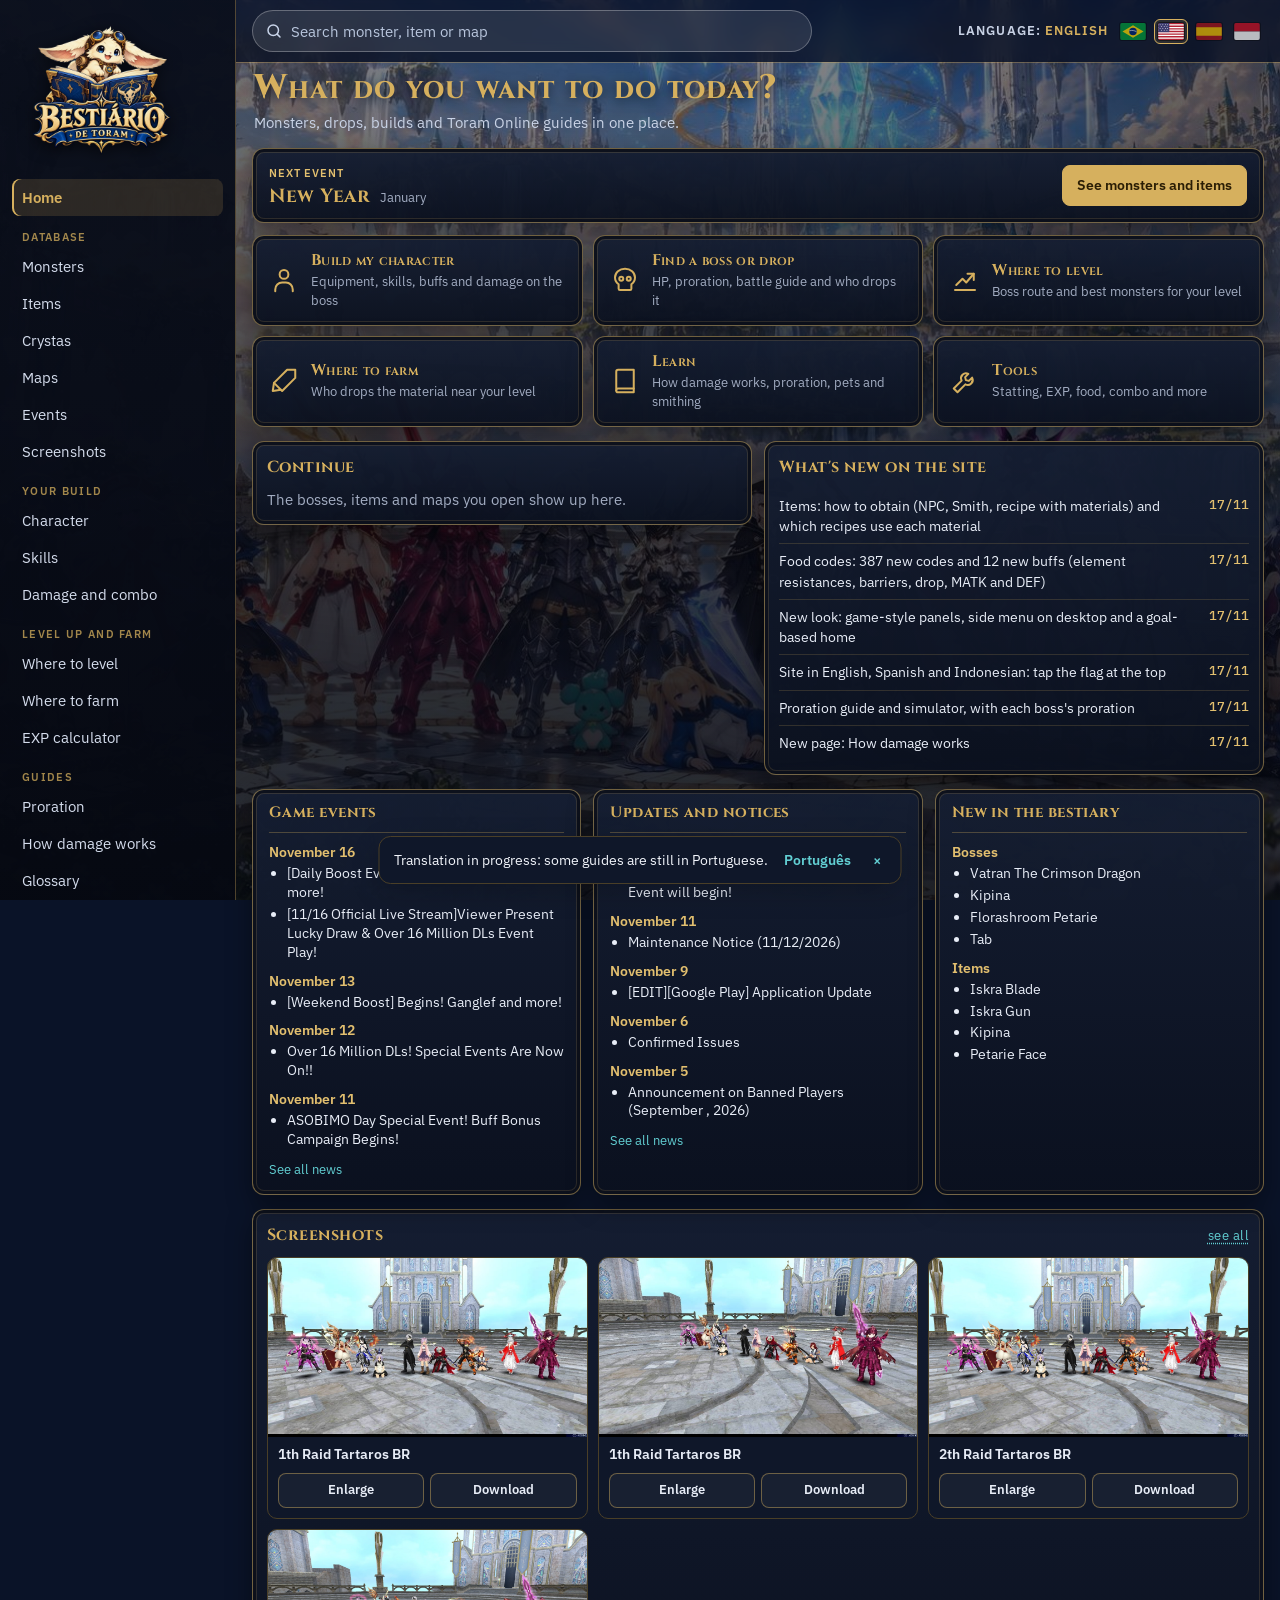
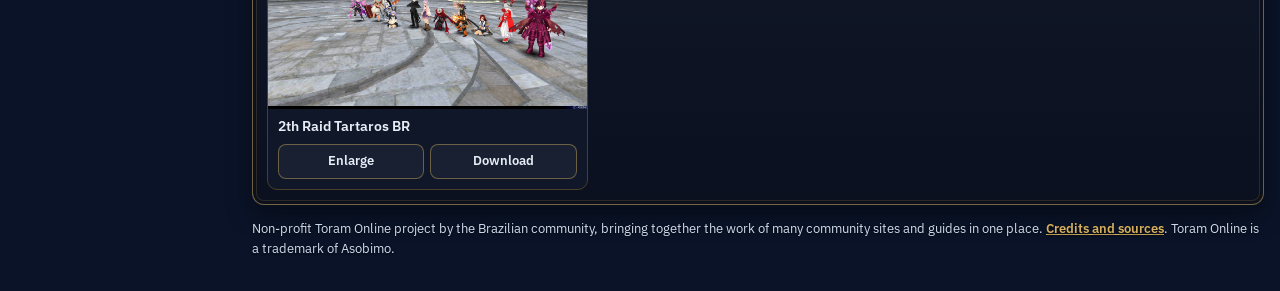
==== commit 80363636: "Itens: Como obter (NPC, Smith, receita) e Usado em; robô de receitas lê todos os materiais Co-Author" ====
--- a/index.html
+++ b/index.html
@@ -21,7 +21,7 @@
 <link rel="icon" href="img/logo.webp">
 <link rel="preconnect" href="https://fonts.googleapis.com">
 <link rel="stylesheet" href="https://fonts.googleapis.com/css2?family=Cinzel:wght@600;800&family=IBM+Plex+Sans:wght@400;500;600&family=IBM+Plex+Mono:wght@400;500&display=swap">
-<link rel="stylesheet" href="estilo.css?v=202611180010">
+<link rel="stylesheet" href="estilo.css?v=202611180100">
 </head>
 <body>
 <nav class="side" id="side" aria-label="Menu">
@@ -85,7 +85,7 @@
   <p>Projeto da comunidade BR de Toram Online, sem fins lucrativos, que junta num só lugar o trabalho de vários sites e guias da comunidade. <a href="#/creditos">Créditos e fontes</a>. Toram Online é marca da Asobimo.</p>
 </footer>
 
-<script src="i18n.js?v=202611180010" defer></script>
-<script src="app.js?v=202611180010" defer></script>
+<script src="i18n.js?v=202611180100" defer></script>
+<script src="app.js?v=202611180100" defer></script>
 </body>
 </html>
--- a/estilo.css
+++ b/estilo.css
@@ -958,3 +958,9 @@
 .hcont { display: flex; flex-wrap: wrap; gap: 6px; }
 @media (min-width: 1000px) { .igrid.i3 { grid-template-columns: repeat(3, minmax(0, 1fr)); } }
 @media (max-width: 899px) { .travis { bottom: calc(var(--navh) + 12px + env(safe-area-inset-bottom, 0px)); } }
+
+/* receita do item */
+.rcp { display: flex; flex-wrap: wrap; gap: 6px 18px; margin: 2px 0 8px; }
+.rcp span { display: grid; }
+.rcp small { font-size: 11px; letter-spacing: .06em; text-transform: uppercase; color: var(--muted); }
+.rcp b { font: 500 15px var(--font-mono); color: var(--fg); }
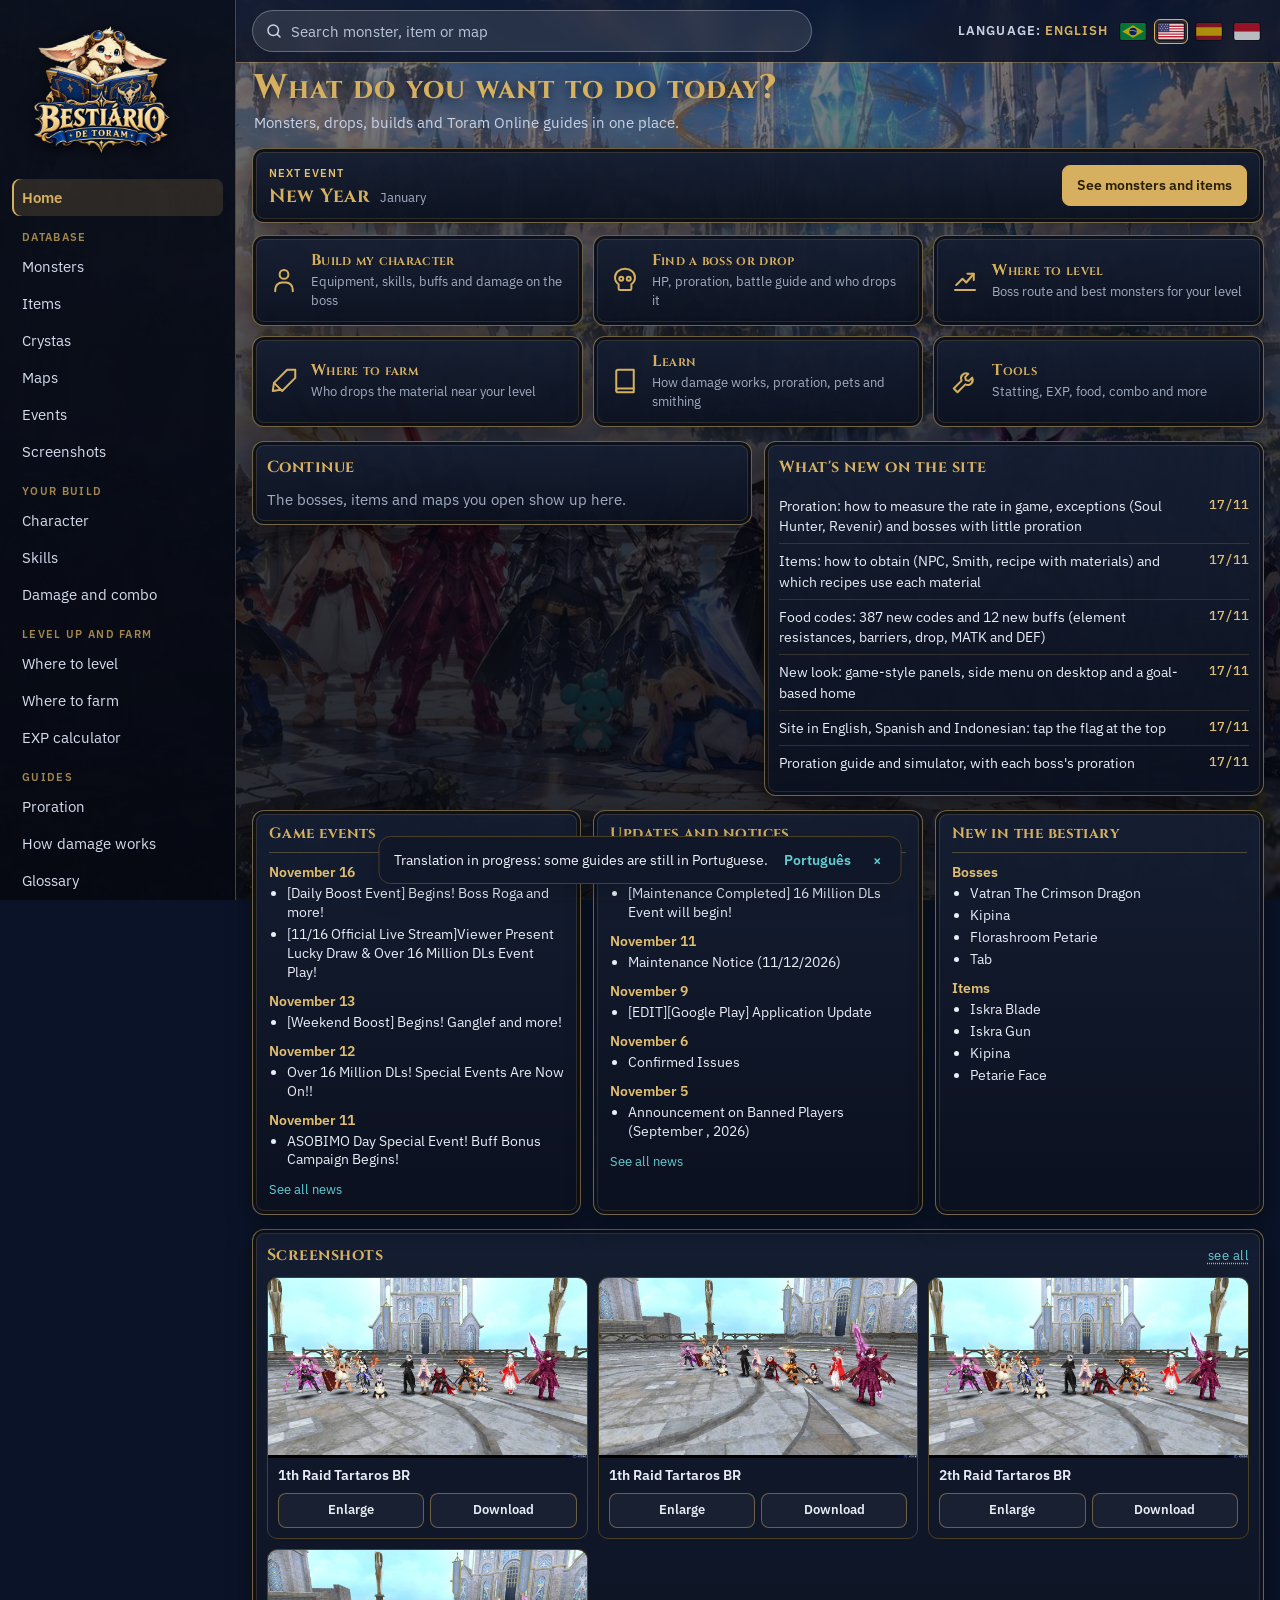
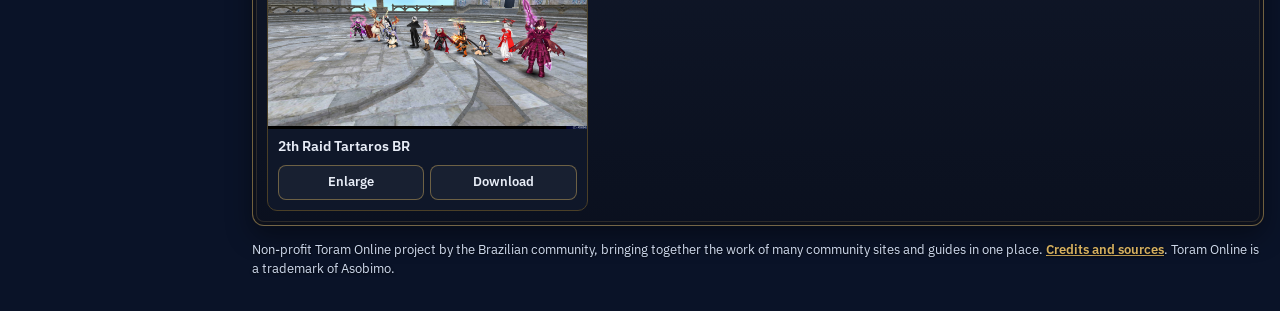
==== commit 6ec4e19c: "Prorate: unidades, exceções (Soul Hunter, Revenir), como medir o rateio e bosses com pouco prorate C" ====
--- a/index.html
+++ b/index.html
@@ -21,7 +21,7 @@
 <link rel="icon" href="img/logo.webp">
 <link rel="preconnect" href="https://fonts.googleapis.com">
 <link rel="stylesheet" href="https://fonts.googleapis.com/css2?family=Cinzel:wght@600;800&family=IBM+Plex+Sans:wght@400;500;600&family=IBM+Plex+Mono:wght@400;500&display=swap">
-<link rel="stylesheet" href="estilo.css?v=202611180100">
+<link rel="stylesheet" href="estilo.css?v=202611180200">
 </head>
 <body>
 <nav class="side" id="side" aria-label="Menu">
@@ -85,7 +85,7 @@
   <p>Projeto da comunidade BR de Toram Online, sem fins lucrativos, que junta num só lugar o trabalho de vários sites e guias da comunidade. <a href="#/creditos">Créditos e fontes</a>. Toram Online é marca da Asobimo.</p>
 </footer>
 
-<script src="i18n.js?v=202611180100" defer></script>
-<script src="app.js?v=202611180100" defer></script>
+<script src="i18n.js?v=202611180200" defer></script>
+<script src="app.js?v=202611180200" defer></script>
 </body>
 </html>
--- a/estilo.css
+++ b/estilo.css
@@ -964,3 +964,7 @@
 .rcp span { display: grid; }
 .rcp small { font-size: 11px; letter-spacing: .06em; text-transform: uppercase; color: var(--muted); }
 .rcp b { font: 500 15px var(--font-mono); color: var(--fg); }
+.prlow { margin: 0; padding-left: 18px; columns: 2 220px; column-gap: 24px; }
+.prlow li { break-inside: avoid; margin: 0 0 4px; }
+.prlow a { color: var(--gold); }
+.prlow small { color: var(--muted); margin-left: 4px; }
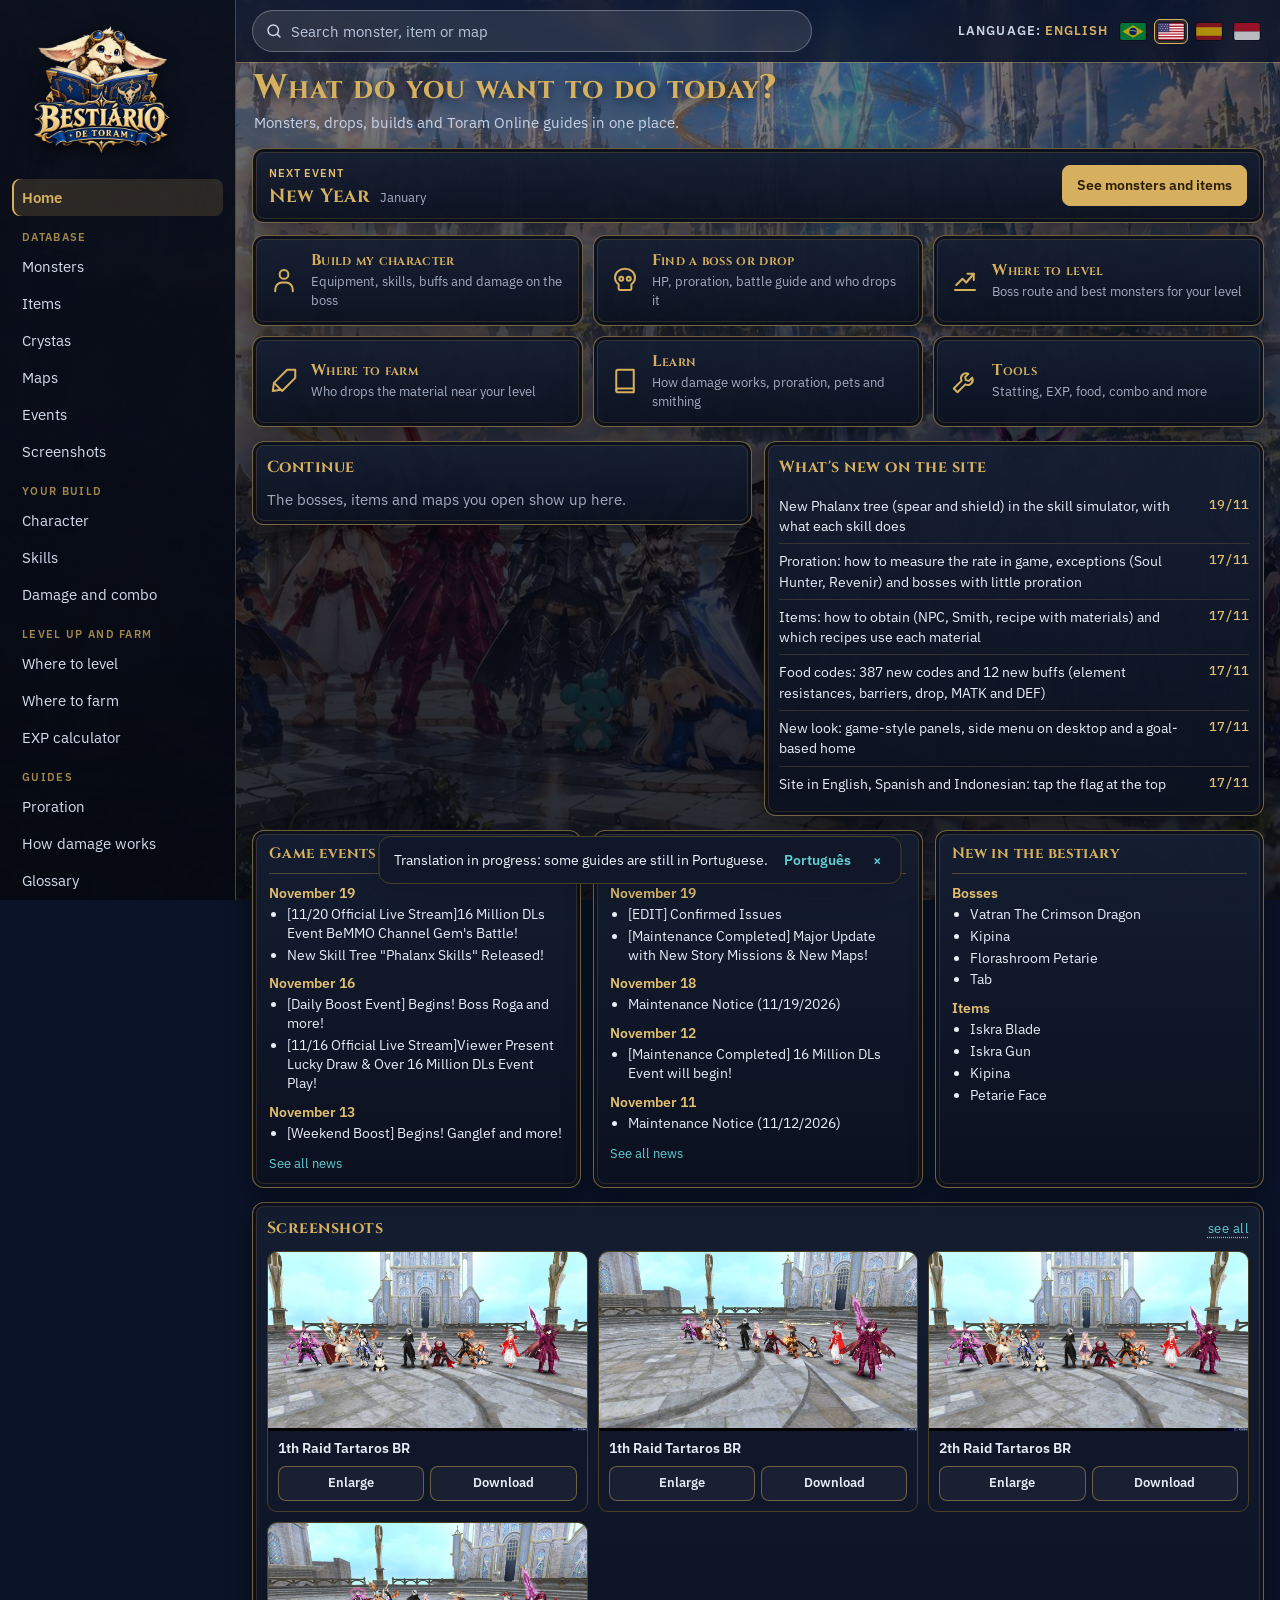
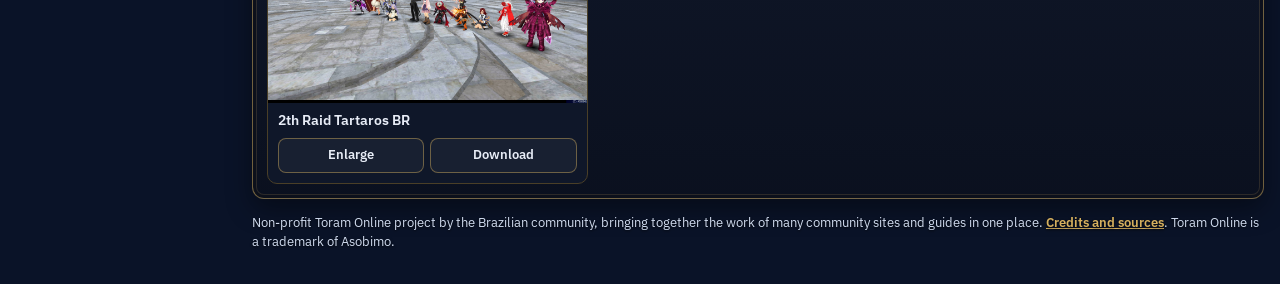
==== commit 81b71f58: "Árvore nova Phalanx no simulador de skills (posições, ícones e descrições; números quando forem medi" ====
--- a/index.html
+++ b/index.html
@@ -21,7 +21,7 @@
 <link rel="icon" href="img/logo.webp">
 <link rel="preconnect" href="https://fonts.googleapis.com">
 <link rel="stylesheet" href="https://fonts.googleapis.com/css2?family=Cinzel:wght@600;800&family=IBM+Plex+Sans:wght@400;500;600&family=IBM+Plex+Mono:wght@400;500&display=swap">
-<link rel="stylesheet" href="estilo.css?v=202611180200">
+<link rel="stylesheet" href="estilo.css?v=202611191720">
 </head>
 <body>
 <nav class="side" id="side" aria-label="Menu">
@@ -85,7 +85,7 @@
   <p>Projeto da comunidade BR de Toram Online, sem fins lucrativos, que junta num só lugar o trabalho de vários sites e guias da comunidade. <a href="#/creditos">Créditos e fontes</a>. Toram Online é marca da Asobimo.</p>
 </footer>
 
-<script src="i18n.js?v=202611180200" defer></script>
-<script src="app.js?v=202611180200" defer></script>
+<script src="i18n.js?v=202611191720" defer></script>
+<script src="app.js?v=202611191720" defer></script>
 </body>
 </html>
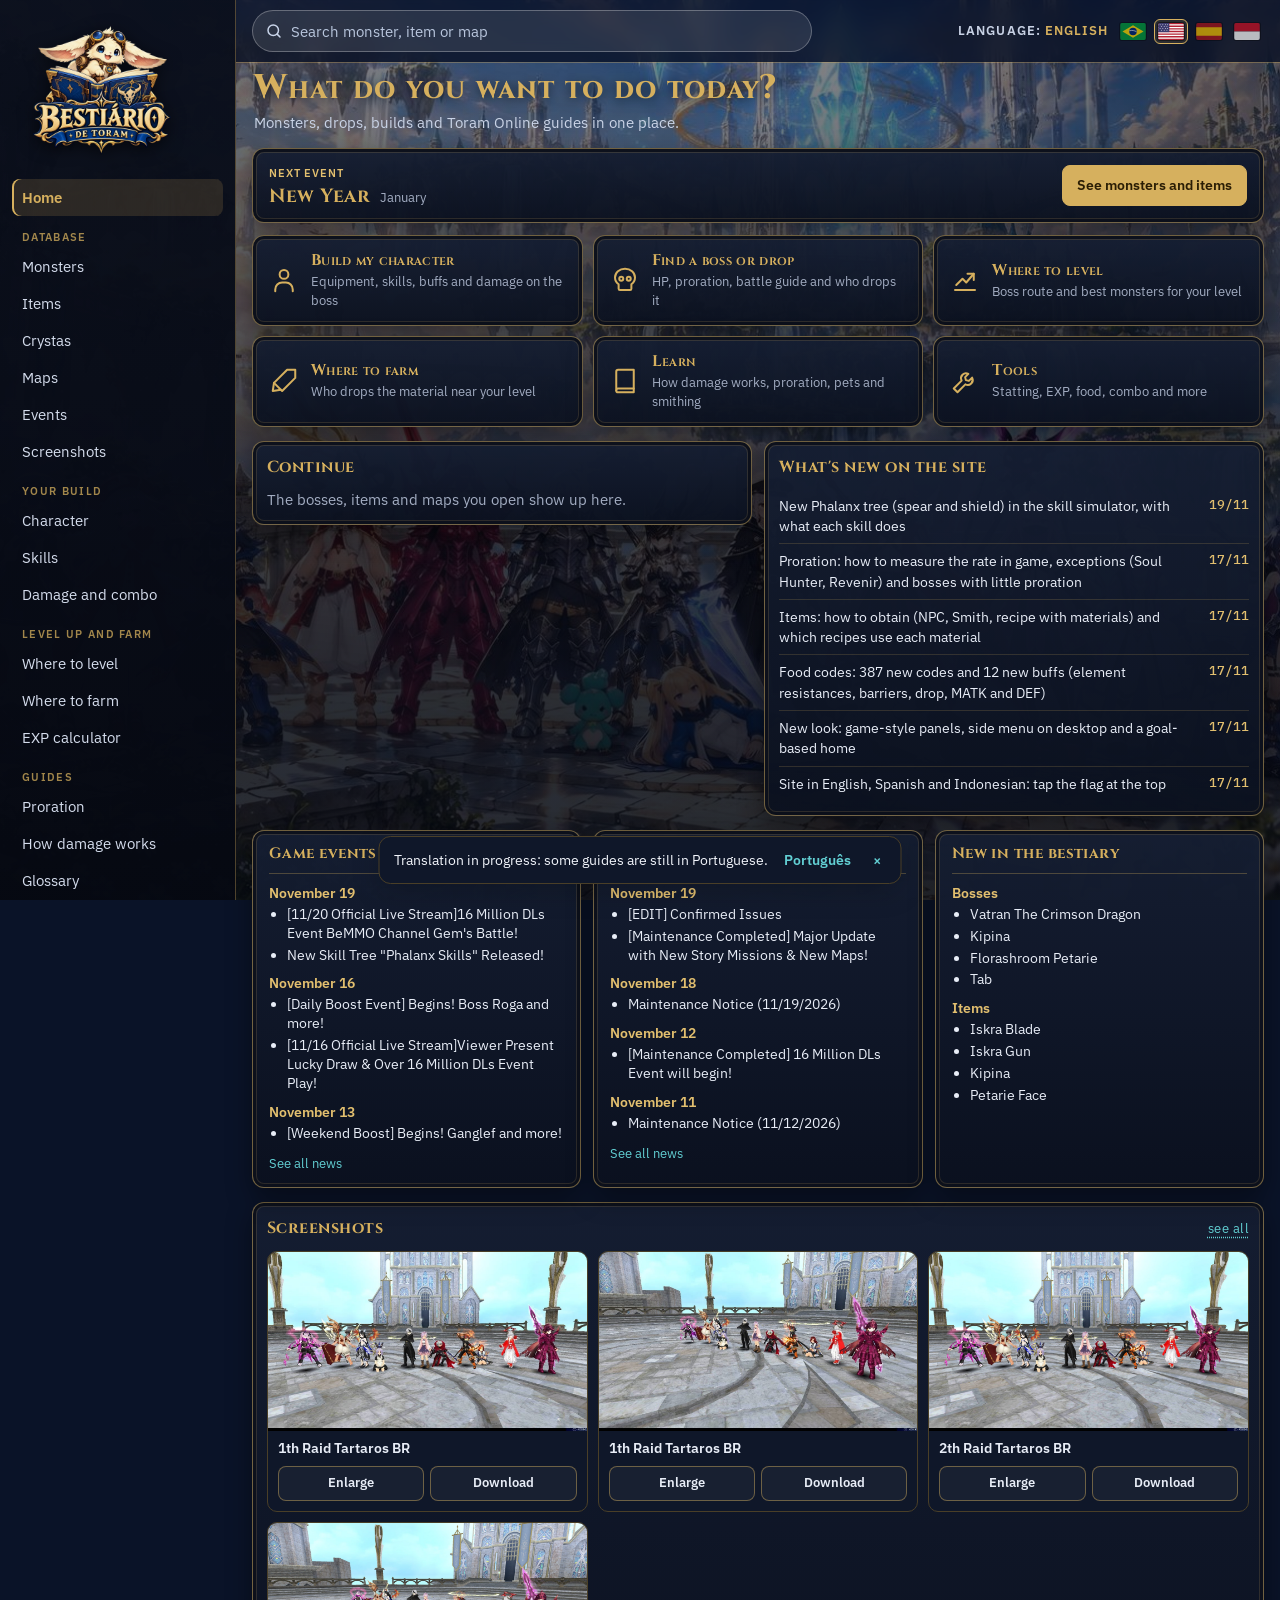
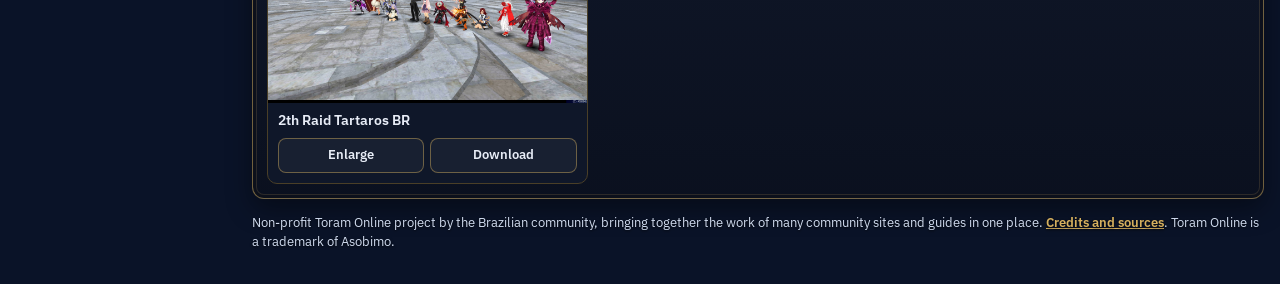
==== commit 3258335b: "Phalanx: ordem das skills por coluna (Lv1, Lv2, Lv3) como no jogo Co-Authored-By: Claude Opus 5.5 <n" ====
--- a/index.html
+++ b/index.html
@@ -21,7 +21,7 @@
 <link rel="icon" href="img/logo.webp">
 <link rel="preconnect" href="https://fonts.googleapis.com">
 <link rel="stylesheet" href="https://fonts.googleapis.com/css2?family=Cinzel:wght@600;800&family=IBM+Plex+Sans:wght@400;500;600&family=IBM+Plex+Mono:wght@400;500&display=swap">
-<link rel="stylesheet" href="estilo.css?v=202611191720">
+<link rel="stylesheet" href="estilo.css?v=202611191750">
 </head>
 <body>
 <nav class="side" id="side" aria-label="Menu">
@@ -85,7 +85,7 @@
   <p>Projeto da comunidade BR de Toram Online, sem fins lucrativos, que junta num só lugar o trabalho de vários sites e guias da comunidade. <a href="#/creditos">Créditos e fontes</a>. Toram Online é marca da Asobimo.</p>
 </footer>
 
-<script src="i18n.js?v=202611191720" defer></script>
-<script src="app.js?v=202611191720" defer></script>
+<script src="i18n.js?v=202611191750" defer></script>
+<script src="app.js?v=202611191750" defer></script>
 </body>
 </html>
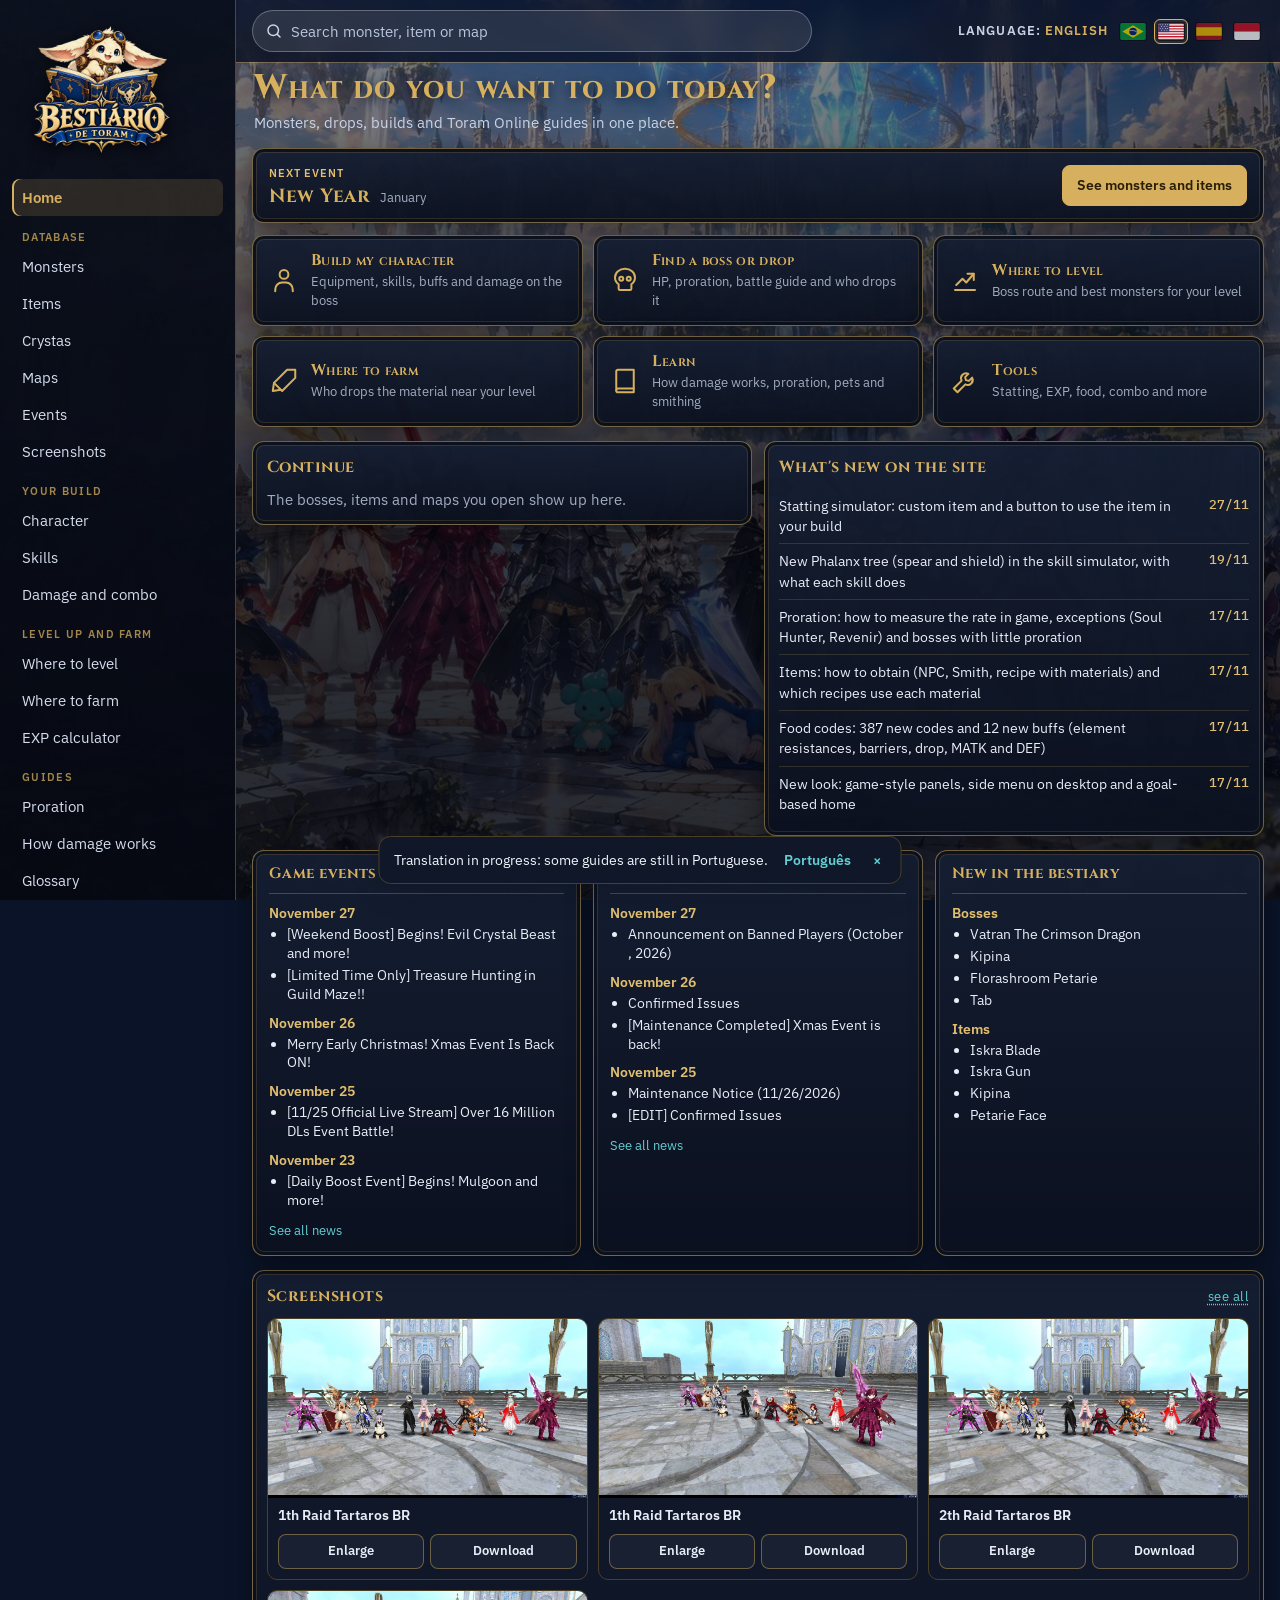
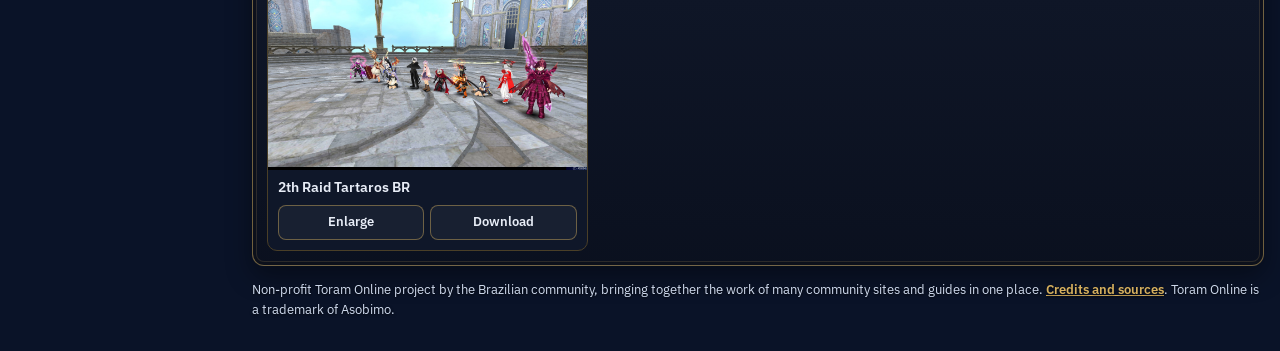
==== commit ae5900b7: "Statting: item personalizado e botão Usar na minha build Co-Authored-By: Claude Opus 5.5 <noreply@an" ====
--- a/index.html
+++ b/index.html
@@ -21,7 +21,7 @@
 <link rel="icon" href="img/logo.webp">
 <link rel="preconnect" href="https://fonts.googleapis.com">
 <link rel="stylesheet" href="https://fonts.googleapis.com/css2?family=Cinzel:wght@600;800&family=IBM+Plex+Sans:wght@400;500;600&family=IBM+Plex+Mono:wght@400;500&display=swap">
-<link rel="stylesheet" href="estilo.css?v=202611191750">
+<link rel="stylesheet" href="estilo.css?v=202611271200">
 </head>
 <body>
 <nav class="side" id="side" aria-label="Menu">
@@ -85,7 +85,7 @@
   <p>Projeto da comunidade BR de Toram Online, sem fins lucrativos, que junta num só lugar o trabalho de vários sites e guias da comunidade. <a href="#/creditos">Créditos e fontes</a>. Toram Online é marca da Asobimo.</p>
 </footer>
 
-<script src="i18n.js?v=202611191750" defer></script>
-<script src="app.js?v=202611191750" defer></script>
+<script src="i18n.js?v=202611271200" defer></script>
+<script src="app.js?v=202611271200" defer></script>
 </body>
 </html>
